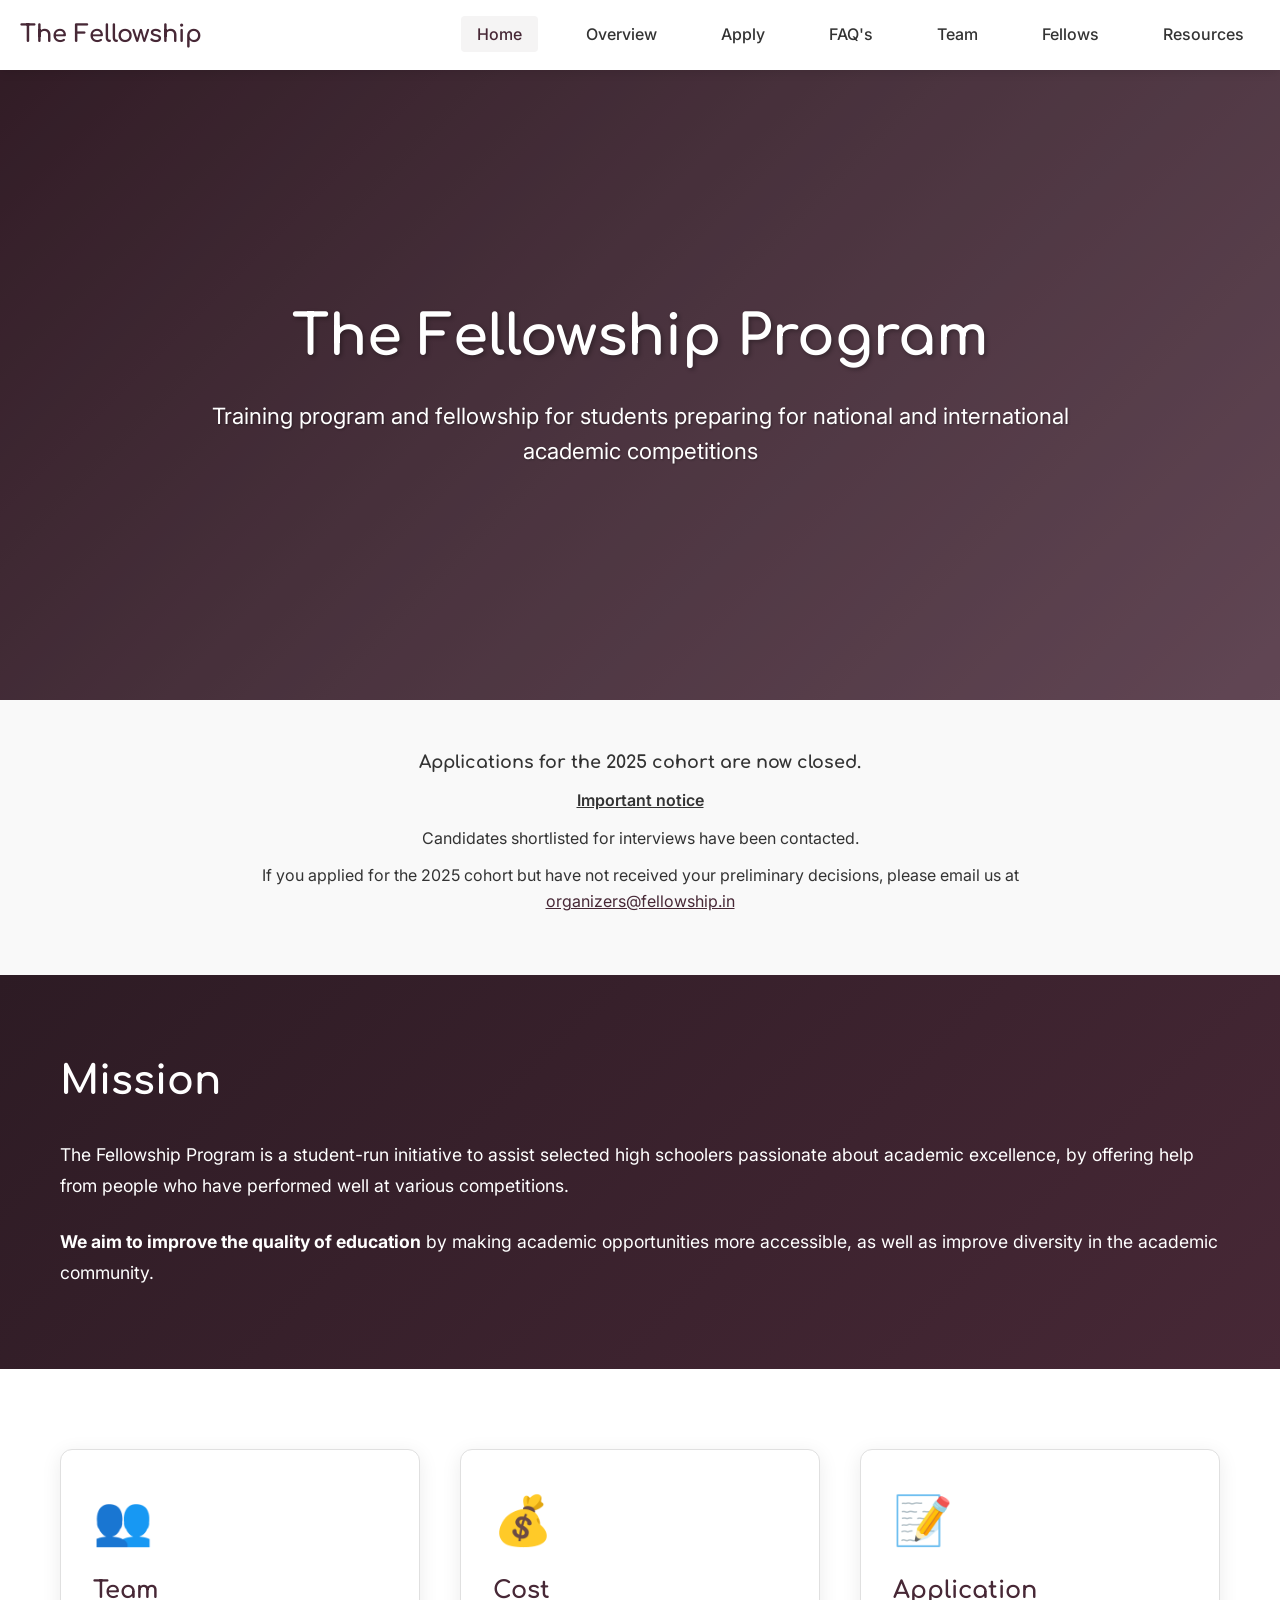
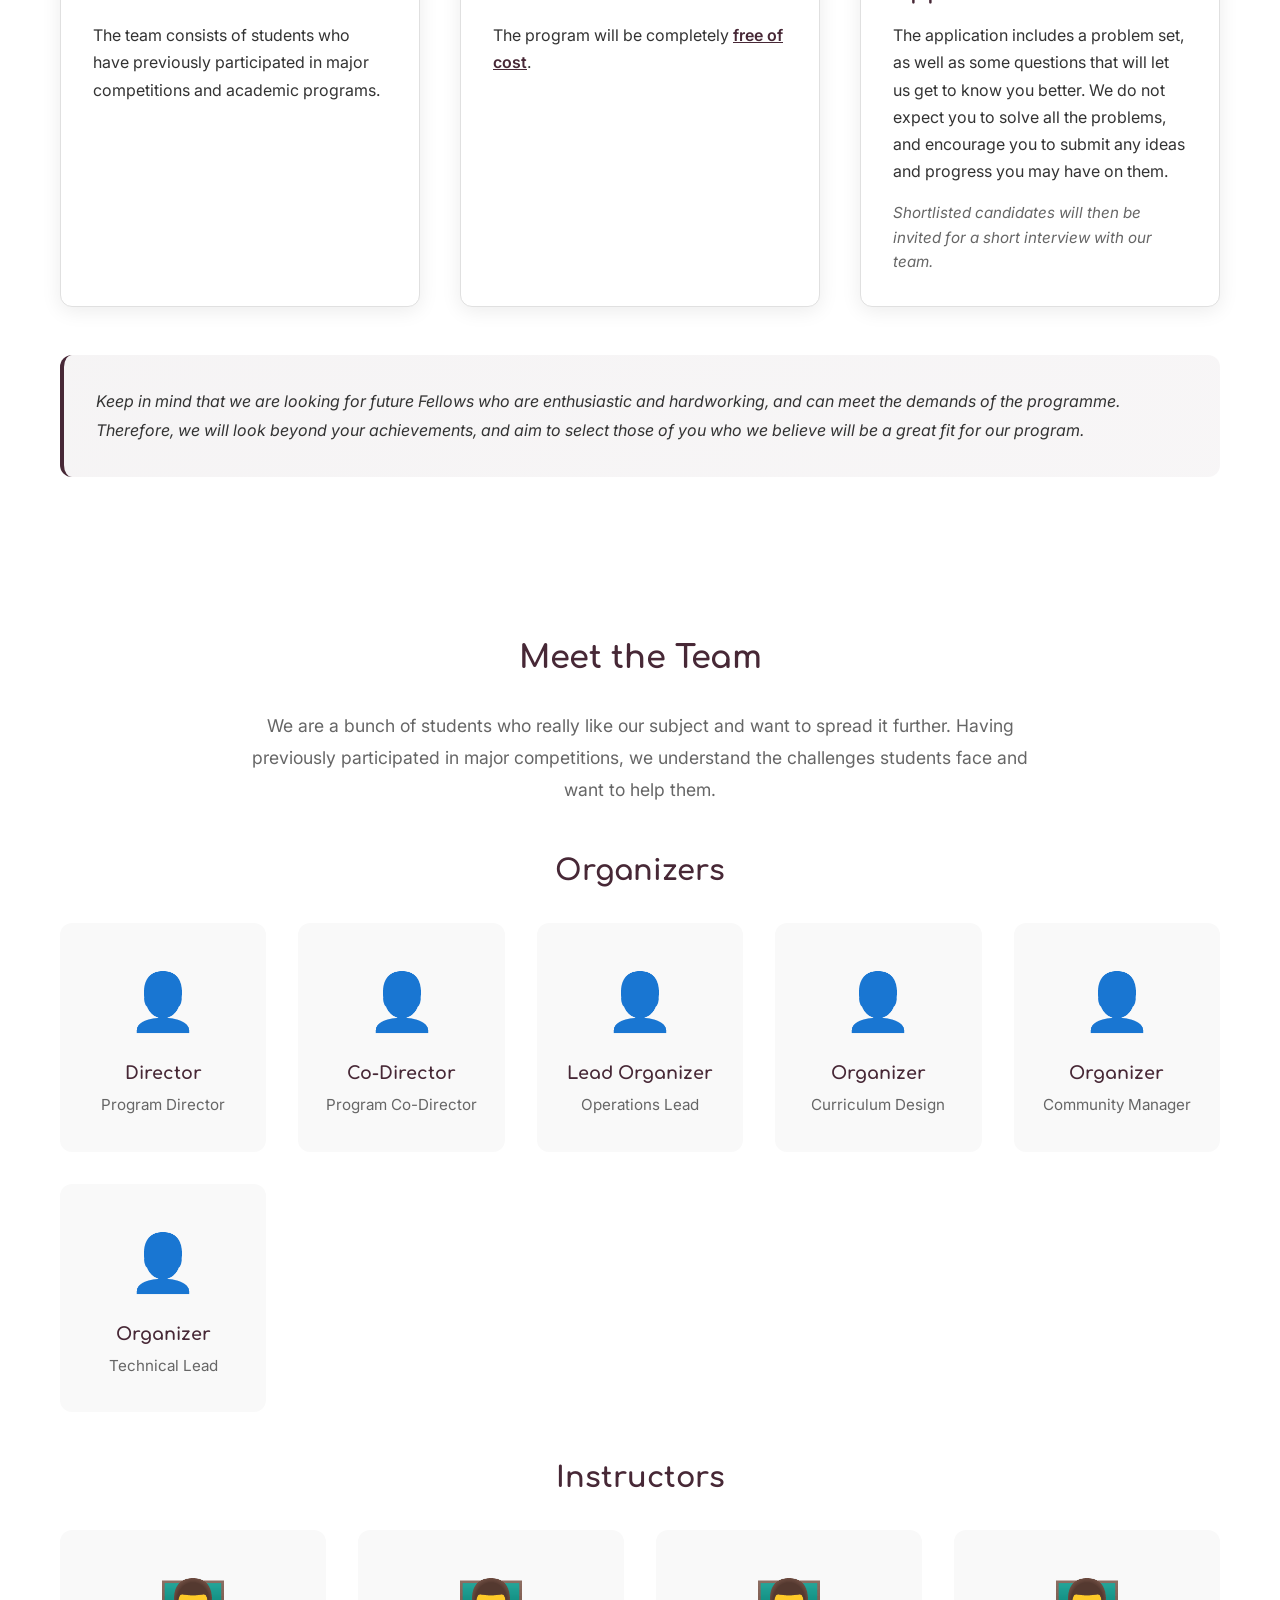
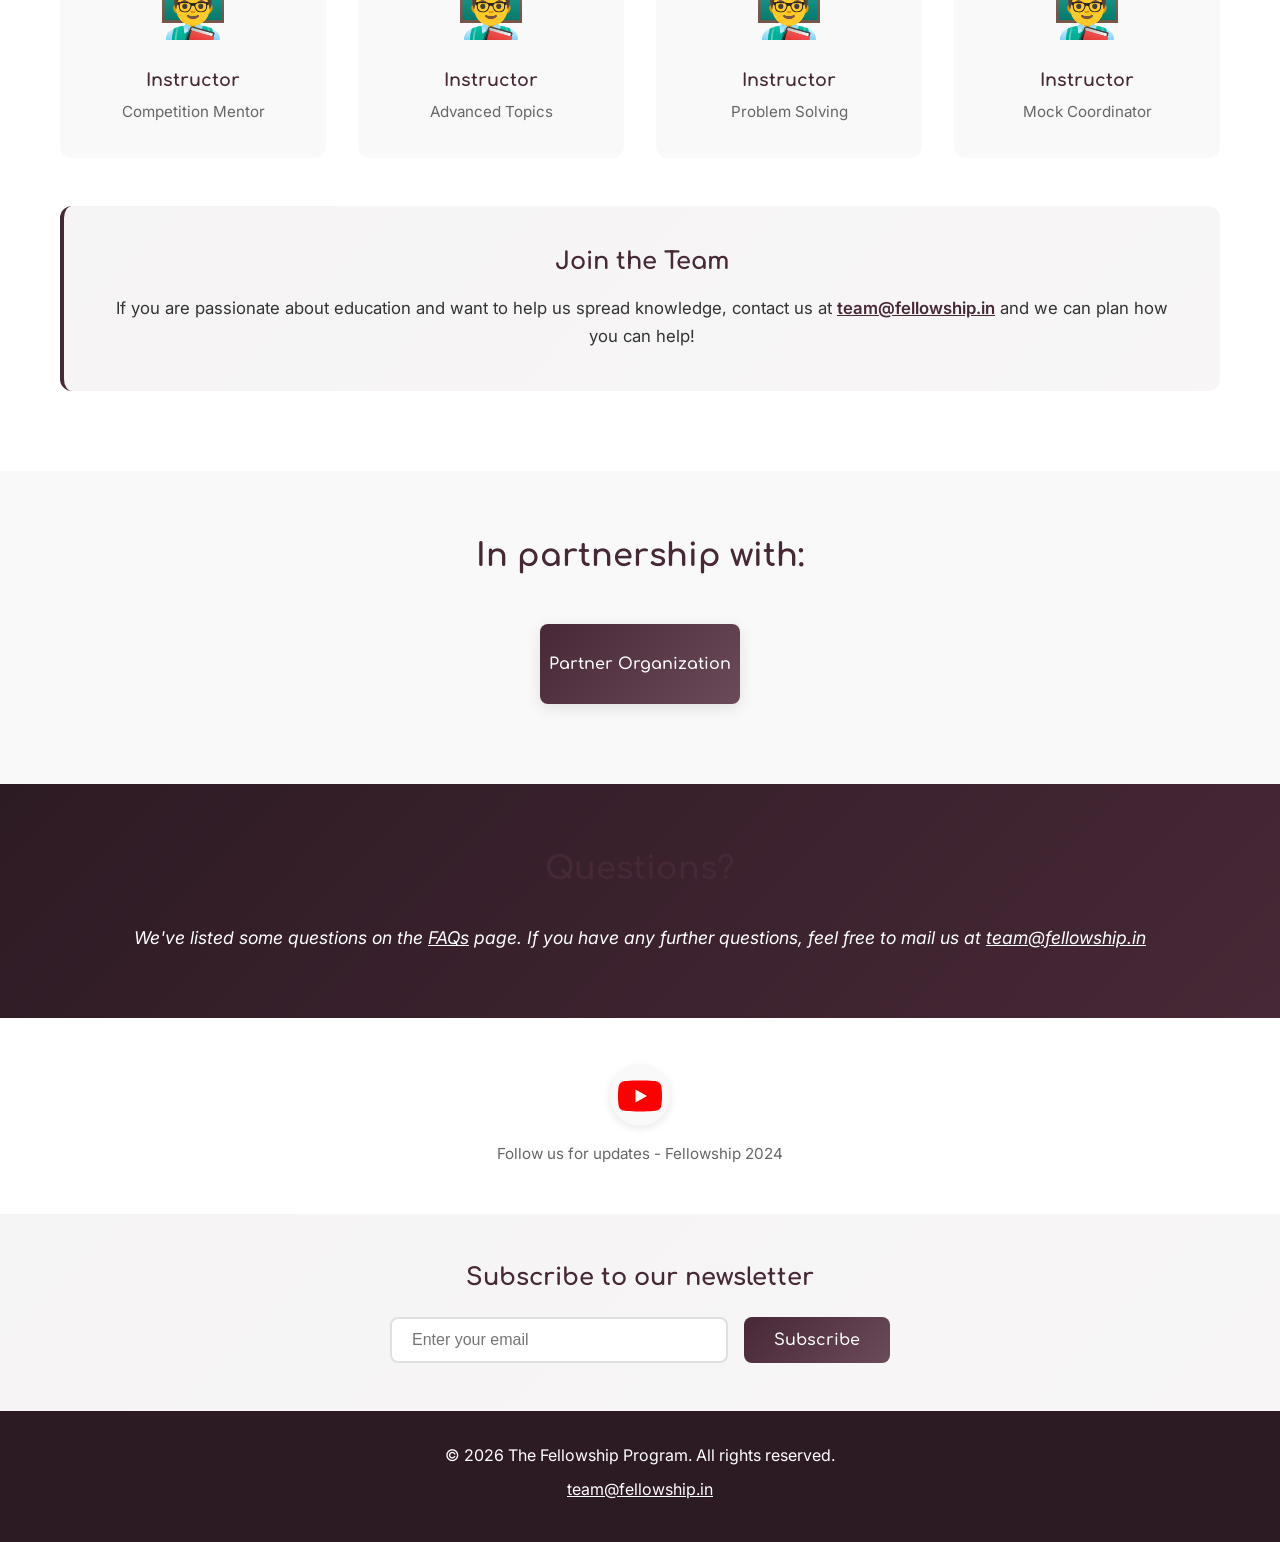
==== index.html @ 7d9fc126 "Initial commit: Fellowship website" ====
<!DOCTYPE html>
<html lang="en">
<head>
    <meta charset="UTF-8">
    <meta name="viewport" content="width=device-width, initial-scale=1.0">
    <title>The Fellowship Program</title>
    <link rel="stylesheet" href="styles.css">
    <link rel="preconnect" href="https://fonts.googleapis.com">
    <link rel="preconnect" href="https://fonts.gstatic.com" crossorigin>
    <link href="https://fonts.googleapis.com/css2?family=Comfortaa:wght@300;400;500;600;700&family=Inter:wght@300;400;500;600&display=swap" rel="stylesheet">
</head>
<body>
    <!-- Skip Links -->
    <a href="#main-content" class="skip-link">Skip to main content</a>
    <a href="#navigation" class="skip-link">Skip to navigation</a>

    <!-- Navigation -->
    <nav class="navbar" id="navigation">
        <div class="nav-container">
            <div class="nav-brand">The Fellowship</div>
            <button class="nav-toggle" id="navToggle" aria-label="Toggle navigation">
                <span></span>
                <span></span>
                <span></span>
            </button>
            <ul class="nav-menu" id="navMenu">
                <li><a href="index.html" class="nav-link active">Home</a></li>
                <li><a href="overview.html" class="nav-link">Overview</a></li>
                <li><a href="apply.html" class="nav-link">Apply</a></li>
                <li><a href="faqs.html" class="nav-link">FAQ's</a></li>
                <li><a href="team.html" class="nav-link">Team</a></li>
                <li><a href="fellows.html" class="nav-link">Fellows</a></li>
                <li><a href="resources.html" class="nav-link">Resources</a></li>
            </ul>
        </div>
    </nav>

    <!-- Hero Section -->
    <section id="home" class="hero-section">
        <div class="hero-image">
            <div class="hero-overlay"></div>
            <div class="hero-content" id="main-content">
                <h1 class="hero-title">The Fellowship Program</h1>
                <p class="hero-subtitle">Training program and fellowship for students preparing for national and international academic competitions</p>
            </div>
        </div>
    </section>

    <!-- Notice Section -->
    <section class="notice-section">
        <div class="container">
            <p class="notice-text"><strong>Applications for the 2025 cohort are now closed.</strong></p>
            <p class="notice-subtitle">Important notice</p>
            <p>Candidates shortlisted for interviews have been contacted.</p>
            <p>If you applied for the 2025 cohort but have not received your preliminary decisions, please email us at <a href="mailto:organizers@fellowship.in">organizers@fellowship.in</a></p>
        </div>
    </section>

    <!-- Mission Section -->
    <section id="overview" class="mission-section">
        <div class="container">
            <h2 class="section-title">Mission</h2>
            <p class="mission-text">
                The Fellowship Program is a student-run initiative to assist selected high schoolers passionate about academic excellence, by offering help from people who have performed well at various competitions.
            </p>
            <p class="mission-highlight">
                <strong>We aim to improve the quality of education</strong> by making academic opportunities more accessible, as well as improve diversity in the academic community.
            </p>
        </div>
    </section>

    <!-- Info Cards Section -->
    <section class="info-cards-section">
        <div class="container">
            <div class="info-grid">
                <div class="info-card">
                    <div class="info-icon">👥</div>
                    <h3 class="info-title"><a href="#team">Team</a></h3>
                    <p class="info-text">The team consists of students who have previously participated in major competitions and academic programs.</p>
                </div>
                
                <div class="info-card">
                    <div class="info-icon">💰</div>
                    <h3 class="info-title">Cost</h3>
                    <p class="info-text">The program will be completely <span class="highlight-text">free of cost</span>.</p>
                </div>
                
                <div class="info-card">
                    <div class="info-icon">📝</div>
                    <h3 class="info-title">Application</h3>
                    <p class="info-text">The application includes a problem set, as well as some questions that will let us get to know you better. We do not expect you to solve all the problems, and encourage you to submit any ideas and progress you may have on them.</p>
                    <p class="info-text-small">Shortlisted candidates will then be invited for a short interview with our team.</p>
                </div>
            </div>
            
            <div class="application-note">
                <p>Keep in mind that we are looking for future Fellows who are enthusiastic and hardworking, and can meet the demands of the programme. Therefore, we will look beyond your achievements, and aim to select those of you who we believe will be a great fit for our program.</p>
            </div>
        </div>
    </section>

    <!-- Team Section -->
    <section id="team" class="team-section">
        <div class="container">
            <h2 class="section-title-center">Meet the Team</h2>
            <p class="team-intro">We are a bunch of students who really like our subject and want to spread it further. Having previously participated in major competitions, we understand the challenges students face and want to help them.</p>
            
            <h3 class="team-category">Organizers</h3>
            <div class="team-grid">
                <div class="team-card">
                    <div class="team-avatar">👤</div>
                    <h4 class="team-name">Director</h4>
                    <p class="team-role">Program Director</p>
                </div>
                <div class="team-card">
                    <div class="team-avatar">👤</div>
                    <h4 class="team-name">Co-Director</h4>
                    <p class="team-role">Program Co-Director</p>
                </div>
                <div class="team-card">
                    <div class="team-avatar">👤</div>
                    <h4 class="team-name">Lead Organizer</h4>
                    <p class="team-role">Operations Lead</p>
                </div>
                <div class="team-card">
                    <div class="team-avatar">👤</div>
                    <h4 class="team-name">Organizer</h4>
                    <p class="team-role">Curriculum Design</p>
                </div>
                <div class="team-card">
                    <div class="team-avatar">👤</div>
                    <h4 class="team-name">Organizer</h4>
                    <p class="team-role">Community Manager</p>
                </div>
                <div class="team-card">
                    <div class="team-avatar">👤</div>
                    <h4 class="team-name">Organizer</h4>
                    <p class="team-role">Technical Lead</p>
                </div>
            </div>

            <h3 class="team-category">Instructors</h3>
            <div class="team-grid">
                <div class="team-card">
                    <div class="team-avatar">👨‍🏫</div>
                    <h4 class="team-name">Instructor</h4>
                    <p class="team-role">Competition Mentor</p>
                </div>
                <div class="team-card">
                    <div class="team-avatar">👨‍🏫</div>
                    <h4 class="team-name">Instructor</h4>
                    <p class="team-role">Advanced Topics</p>
                </div>
                <div class="team-card">
                    <div class="team-avatar">👨‍🏫</div>
                    <h4 class="team-name">Instructor</h4>
                    <p class="team-role">Problem Solving</p>
                </div>
                <div class="team-card">
                    <div class="team-avatar">👨‍🏫</div>
                    <h4 class="team-name">Instructor</h4>
                    <p class="team-role">Mock Coordinator</p>
                </div>
            </div>

            <div class="team-join">
                <h3>Join the Team</h3>
                <p>If you are passionate about education and want to help us spread knowledge, contact us at <a href="mailto:team@fellowship.in">team@fellowship.in</a> and we can plan how you can help!</p>
            </div>
        </div>
    </section>

    <!-- Partnership Section -->
    <section class="partnership-section">
        <div class="container">
            <h2 class="section-title-center">In partnership with:</h2>
            <div class="partner-logos">
                <div class="partner-logo">
                    <div class="partner-placeholder">Partner Organization</div>
                </div>
            </div>
        </div>
    </section>

    <!-- Questions Section -->
    <section id="faqs" class="questions-section">
        <div class="container">
            <h2 class="section-title-center">Questions?</h2>
            <p class="questions-text">
                We've listed some questions on the <a href="#faqs">FAQs</a> page. If you have any further questions, feel free to mail us at <a href="mailto:team@fellowship.in">team@fellowship.in</a>
            </p>
        </div>
    </section>

    <!-- Social Media Section -->
    <section class="social-section">
        <div class="container">
            <div class="social-links">
                <a href="#" class="social-link" aria-label="YouTube">
                    <svg viewBox="0 0 24 24" width="44" height="44">
                        <path fill="#FF0000" d="M23.498 6.186a3.016 3.016 0 0 0-2.122-2.136C19.505 3.545 12 3.545 12 3.545s-7.505 0-9.377.505A3.017 3.017 0 0 0 .502 6.186C0 8.07 0 12 0 12s0 3.93.502 5.814a3.016 3.016 0 0 0 2.122 2.136c1.871.505 9.376.505 9.376.505s7.505 0 9.377-.505a3.015 3.015 0 0 0 2.122-2.136C24 15.93 24 12 24 12s0-3.93-.502-5.814zM9.545 15.568V8.432L15.818 12l-6.273 3.568z"/>
                    </svg>
                </a>
            </div>
            <p class="social-text">Follow us for updates - Fellowship 2024</p>
        </div>
    </section>

    <!-- Newsletter Section -->
    <section class="newsletter-section">
        <div class="container">
            <h3 class="newsletter-title">Subscribe to our newsletter</h3>
            <form class="newsletter-form" id="newsletterForm">
                <input type="email" placeholder="Enter your email" class="newsletter-input" required>
                <button type="submit" class="newsletter-button">Subscribe</button>
            </form>
        </div>
    </section>

    <!-- Footer -->
    <footer class="footer">
        <div class="container">
            <p>© 2024 The Fellowship Program. All rights reserved.</p>
            <p><a href="mailto:team@fellowship.in">team@fellowship.in</a></p>
        </div>
    </footer>

    <script src="script.js"></script>
</body>
</html>
---- styles.css ----
/* Reset and Base Styles */
* {
    margin: 0;
    padding: 0;
    box-sizing: border-box;
}

:root {
    --primary-color: #472836;
    --secondary-color: #6B4A5A;
    --accent-color: #8B6478;
    --dark-bg: #2D1B24;
    --light-bg: #F9F9F9;
    --white: #FFFFFF;
    --text-dark: #333333;
    --text-light: #666666;
    --border-color: #E0E0E0;
}

html {
    scroll-behavior: smooth;
}

body {
    font-family: 'Inter', -apple-system, BlinkMacSystemFont, 'Segoe UI', sans-serif;
    line-height: 1.6;
    color: var(--text-dark);
    background-color: var(--white);
}

h1, h2, h3, h4, h5, h6 {
    font-family: 'Comfortaa', cursive;
    font-weight: 700;
    line-height: 1.3;
}

a {
    color: var(--primary-color);
    text-decoration: none;
    transition: all 0.3s ease;
}

a:hover {
    opacity: 0.8;
}

.container {
    max-width: 1200px;
    margin: 0 auto;
    padding: 0 20px;
}

/* Skip Links */
.skip-link {
    position: absolute;
    top: -40px;
    left: 0;
    background: var(--primary-color);
    color: var(--white);
    padding: 8px 16px;
    z-index: 100;
    border-radius: 0 0 4px 0;
}

.skip-link:focus {
    top: 0;
}

/* Navigation */
.navbar {
    background-color: var(--white);
    box-shadow: 0 2px 10px rgba(0, 0, 0, 0.1);
    position: sticky;
    top: 0;
    z-index: 1000;
    transition: all 0.3s ease;
}

.nav-container {
    max-width: 1400px;
    margin: 0 auto;
    padding: 0 20px;
    display: flex;
    justify-content: space-between;
    align-items: center;
    height: 70px;
}

.nav-brand {
    font-family: 'Comfortaa', cursive;
    font-size: 1.5rem;
    font-weight: 700;
    color: var(--primary-color);
}

.nav-menu {
    display: flex;
    list-style: none;
    gap: 2rem;
    align-items: center;
}

.nav-link {
    color: var(--text-dark);
    font-weight: 500;
    padding: 8px 16px;
    border-radius: 4px;
    transition: all 0.3s ease;
    position: relative;
}

.nav-link:hover,
.nav-link.active {
    color: var(--primary-color);
    background-color: rgba(71, 40, 54, 0.05);
}

.nav-toggle {
    display: none;
    flex-direction: column;
    background: none;
    border: none;
    cursor: pointer;
    padding: 5px;
}

.nav-toggle span {
    width: 25px;
    height: 3px;
    background-color: var(--primary-color);
    margin: 3px 0;
    transition: all 0.3s ease;
    border-radius: 3px;
}

/* Hero Section */
.hero-section {
    position: relative;
    height: 70vh;
    min-height: 500px;
    overflow: hidden;
}

.hero-image {
    width: 100%;
    height: 100%;
    background: linear-gradient(135deg, var(--primary-color) 0%, var(--secondary-color) 50%, var(--accent-color) 100%);
    position: relative;
    display: flex;
    align-items: center;
    justify-content: center;
}

.hero-overlay {
    position: absolute;
    top: 0;
    left: 0;
    right: 0;
    bottom: 0;
    background: rgba(0, 0, 0, 0.3);
}

.hero-content {
    position: relative;
    z-index: 2;
    text-align: center;
    color: var(--white);
    padding: 0 20px;
    max-width: 900px;
    animation: fadeInUp 1s ease;
}

.hero-title {
    font-size: 3.5rem;
    margin-bottom: 1.5rem;
    font-weight: 700;
    text-shadow: 2px 2px 4px rgba(0, 0, 0, 0.3);
}

.hero-subtitle {
    font-size: 1.4rem;
    font-weight: 400;
    line-height: 1.6;
    text-shadow: 1px 1px 2px rgba(0, 0, 0, 0.3);
}

/* Notice Section */
.notice-section {
    background-color: var(--light-bg);
    padding: 3rem 0;
    text-align: center;
}

.notice-section .container {
    max-width: 800px;
}

.notice-text {
    font-family: 'Comfortaa', cursive;
    font-size: 1.1rem;
    margin-bottom: 1.5rem;
    color: var(--text-dark);
}

.notice-subtitle {
    font-weight: 600;
    text-decoration: underline;
    margin-bottom: 1rem;
    color: var(--primary-color);
}

.notice-section p {
    margin-bottom: 0.75rem;
    color: var(--text-dark);
}

.notice-section a {
    color: var(--primary-color);
    text-decoration: underline;
}

/* Mission Section */
.mission-section {
    background: linear-gradient(135deg, var(--dark-bg) 0%, var(--primary-color) 100%);
    color: var(--white);
    padding: 5rem 0;
}

.section-title {
    font-family: 'Comfortaa', cursive;
    font-size: 2.5rem;
    margin-bottom: 2rem;
    text-align: left;
}

.mission-text {
    font-size: 1.1rem;
    margin-bottom: 1.5rem;
    line-height: 1.8;
}

.mission-highlight {
    font-size: 1.1rem;
    line-height: 1.8;
}

.mission-highlight strong {
    font-weight: 700;
}

/* Info Cards Section */
.info-cards-section {
    padding: 5rem 0;
    background-color: var(--white);
}

.info-grid {
    display: grid;
    grid-template-columns: repeat(auto-fit, minmax(300px, 1fr));
    gap: 2.5rem;
    margin-bottom: 3rem;
}

.info-card {
    padding: 2rem;
    border-radius: 12px;
    background: var(--white);
    box-shadow: 0 4px 20px rgba(0, 0, 0, 0.08);
    transition: all 0.3s ease;
    border: 1px solid var(--border-color);
}

.info-card:hover {
    transform: translateY(-5px);
    box-shadow: 0 8px 30px rgba(0, 0, 0, 0.12);
}

.info-icon {
    font-size: 3rem;
    margin-bottom: 1rem;
    display: block;
}

.info-title {
    font-family: 'Comfortaa', cursive;
    font-size: 1.5rem;
    margin-bottom: 1rem;
    color: var(--primary-color);
}

.info-title a {
    color: var(--primary-color);
    text-decoration: none;
}

.info-title a:hover {
    text-decoration: underline;
}

.info-text {
    color: var(--text-dark);
    line-height: 1.7;
    margin-bottom: 1rem;
}

.info-text-small {
    font-size: 0.95rem;
    color: var(--text-light);
    line-height: 1.6;
    font-style: italic;
}

.highlight-text {
    text-decoration: underline;
    font-weight: 600;
    color: var(--primary-color);
}

.application-note {
    background: linear-gradient(135deg, rgba(71, 40, 54, 0.05) 0%, rgba(107, 74, 90, 0.05) 100%);
    padding: 2rem;
    border-radius: 12px;
    border-left: 4px solid var(--primary-color);
}

.application-note p {
    color: var(--text-dark);
    line-height: 1.8;
    font-style: italic;
}

/* Team Section */
.team-section {
    padding: 5rem 0;
    background-color: var(--white);
}

.team-intro {
    text-align: center;
    max-width: 800px;
    margin: 0 auto 3rem;
    font-size: 1.1rem;
    color: var(--text-light);
    line-height: 1.8;
}

.team-category {
    font-family: 'Comfortaa', cursive;
    font-size: 1.8rem;
    color: var(--primary-color);
    margin: 3rem 0 2rem;
    text-align: center;
}

.team-grid {
    display: grid;
    grid-template-columns: repeat(auto-fit, minmax(200px, 1fr));
    gap: 2rem;
    margin-bottom: 3rem;
}

.team-card {
    text-align: center;
    padding: 2rem 1rem;
    border-radius: 12px;
    background: var(--light-bg);
    transition: all 0.3s ease;
    border: 2px solid transparent;
}

.team-card:hover {
    transform: translateY(-5px);
    border-color: var(--primary-color);
    box-shadow: 0 8px 25px rgba(71, 40, 54, 0.15);
}

.team-avatar {
    font-size: 3.5rem;
    margin-bottom: 1rem;
    transition: transform 0.3s ease;
}

.team-name {
    font-family: 'Comfortaa', cursive;
    font-size: 1.1rem;
    color: var(--primary-color);
    margin-bottom: 0.5rem;
}

.team-role {
    color: var(--text-light);
    font-size: 0.95rem;
}

.team-join {
    background: linear-gradient(135deg, rgba(71, 40, 54, 0.05) 0%, rgba(107, 74, 90, 0.05) 100%);
    padding: 2.5rem;
    border-radius: 12px;
    text-align: center;
    margin-top: 3rem;
    border-left: 4px solid var(--primary-color);
}

.team-join h3 {
    font-family: 'Comfortaa', cursive;
    color: var(--primary-color);
    margin-bottom: 1rem;
    font-size: 1.5rem;
}

.team-join p {
    font-size: 1.05rem;
    line-height: 1.7;
    color: var(--text-dark);
}

.team-join a {
    color: var(--primary-color);
    font-weight: 600;
    text-decoration: underline;
}

/* Partnership Section */
.partnership-section {
    background-color: var(--light-bg);
    padding: 4rem 0;
}

.section-title-center {
    font-family: 'Comfortaa', cursive;
    font-size: 2rem;
    text-align: center;
    margin-bottom: 2rem;
    color: var(--primary-color);
}

.partner-logos {
    display: flex;
    justify-content: center;
    align-items: center;
    gap: 3rem;
    flex-wrap: wrap;
}

.partner-logo {
    padding: 1rem;
}

.partner-placeholder {
    width: 200px;
    height: 80px;
    background: linear-gradient(135deg, var(--primary-color) 0%, var(--secondary-color) 100%);
    color: var(--white);
    display: flex;
    align-items: center;
    justify-content: center;
    border-radius: 8px;
    font-family: 'Comfortaa', cursive;
    font-weight: 600;
    box-shadow: 0 4px 15px rgba(0, 0, 0, 0.1);
}

/* Questions Section */
.questions-section {
    background: linear-gradient(135deg, var(--dark-bg) 0%, var(--primary-color) 100%);
    color: var(--white);
    padding: 4rem 0;
    text-align: center;
}

.questions-text {
    font-size: 1.1rem;
    font-style: italic;
    line-height: 1.8;
}

.questions-text a {
    color: var(--white);
    text-decoration: underline;
}

.questions-text a:hover {
    opacity: 0.9;
}

/* Social Section */
.social-section {
    padding: 3rem 0;
    background-color: var(--white);
    text-align: center;
}

.social-links {
    display: flex;
    justify-content: center;
    gap: 1.5rem;
    margin-bottom: 1rem;
}

.social-link {
    display: inline-flex;
    align-items: center;
    justify-content: center;
    width: 60px;
    height: 60px;
    border-radius: 50%;
    background: var(--light-bg);
    transition: all 0.3s ease;
    box-shadow: 0 2px 10px rgba(0, 0, 0, 0.1);
}

.social-link:hover {
    transform: scale(1.1);
    box-shadow: 0 4px 15px rgba(0, 0, 0, 0.15);
}

.social-text {
    color: var(--text-light);
    font-size: 0.95rem;
}

/* Newsletter Section */
.newsletter-section {
    background: linear-gradient(135deg, rgba(71, 40, 54, 0.05) 0%, rgba(107, 74, 90, 0.05) 100%);
    padding: 3rem 0;
}

.newsletter-title {
    font-family: 'Comfortaa', cursive;
    text-align: center;
    margin-bottom: 1.5rem;
    font-size: 1.5rem;
    color: var(--primary-color);
}

.newsletter-form {
    display: flex;
    max-width: 500px;
    margin: 0 auto;
    gap: 1rem;
    flex-wrap: wrap;
    justify-content: center;
}

.newsletter-input {
    flex: 1;
    min-width: 250px;
    padding: 12px 20px;
    border: 2px solid var(--border-color);
    border-radius: 8px;
    font-size: 1rem;
    transition: all 0.3s ease;
}

.newsletter-input:focus {
    outline: none;
    border-color: var(--primary-color);
    box-shadow: 0 0 0 3px rgba(71, 40, 54, 0.1);
}

.newsletter-button {
    padding: 12px 30px;
    background: linear-gradient(135deg, var(--primary-color) 0%, var(--secondary-color) 100%);
    color: var(--white);
    border: none;
    border-radius: 8px;
    font-size: 1rem;
    font-weight: 600;
    cursor: pointer;
    transition: all 0.3s ease;
    font-family: 'Comfortaa', cursive;
}

.newsletter-button:hover {
    transform: translateY(-2px);
    box-shadow: 0 4px 15px rgba(71, 40, 54, 0.3);
}

/* Footer */
.footer {
    background-color: var(--dark-bg);
    color: var(--white);
    padding: 2rem 0;
    text-align: center;
}

.footer p {
    margin-bottom: 0.5rem;
}

.footer a {
    color: var(--white);
    text-decoration: underline;
}

.footer a:hover {
    opacity: 0.8;
}

/* Animations */
@keyframes fadeInUp {
    from {
        opacity: 0;
        transform: translateY(30px);
    }
    to {
        opacity: 1;
        transform: translateY(0);
    }
}

/* Responsive Design */
@media (max-width: 968px) {
    .nav-toggle {
        display: flex;
    }

    .nav-menu {
        position: fixed;
        left: -100%;
        top: 70px;
        flex-direction: column;
        background-color: var(--white);
        width: 100%;
        text-align: center;
        transition: 0.3s;
        box-shadow: 0 10px 27px rgba(0, 0, 0, 0.05);
        padding: 2rem 0;
        gap: 0;
    }

    .nav-menu.active {
        left: 0;
    }

    .nav-link {
        padding: 1rem;
        width: 100%;
        display: block;
    }

    .hero-title {
        font-size: 2.5rem;
    }

    .hero-subtitle {
        font-size: 1.1rem;
    }

    .info-grid {
        grid-template-columns: 1fr;
    }
}

@media (max-width: 640px) {
    .hero-title {
        font-size: 2rem;
    }

    .hero-subtitle {
        font-size: 1rem;
    }

    .section-title {
        font-size: 2rem;
    }

    .section-title-center {
        font-size: 1.75rem;
    }

    .newsletter-form {
        flex-direction: column;
        align-items: stretch;
    }

    .newsletter-input {
        min-width: 100%;
    }
}

/* Scroll Animation */
.fade-in {
    opacity: 0;
    transform: translateY(20px);
    transition: opacity 0.6s ease, transform 0.6s ease;
}

.fade-in.visible {
    opacity: 1;
    transform: translateY(0);
}

/* Page Content Styles */
.page-content {
    min-height: calc(100vh - 200px);
}

.team-page-section {
    padding: 5rem 0;
    background-color: var(--white);
}

.page-title {
    font-family: 'Comfortaa', cursive;
    font-size: 3rem;
    text-align: center;
    color: var(--primary-color);
    margin-bottom: 1.5rem;
}

.page-intro {
    text-align: center;
    max-width: 800px;
    margin: 0 auto 3rem;
    font-size: 1.1rem;
    color: var(--text-light);
    line-height: 1.8;
}

.team-experience {
    background: linear-gradient(135deg, rgba(71, 40, 54, 0.05) 0%, rgba(107, 74, 90, 0.05) 100%);
    padding: 2.5rem;
    border-radius: 12px;
    margin-bottom: 3rem;
    border-left: 4px solid var(--primary-color);
}

.section-subtitle {
    font-family: 'Comfortaa', cursive;
    font-size: 1.8rem;
    color: var(--primary-color);
    margin-bottom: 1rem;
}

.team-experience p {
    margin-bottom: 1rem;
    line-height: 1.7;
    color: var(--text-dark);
}

.team-note {
    font-style: italic;
    font-weight: 600;
    color: var(--primary-color);
}

.past-contributor {
    opacity: 0.85;
}

.past-contributor:hover {
    opacity: 1;
}

/* Overview Page Styles */
.overview-section {
    padding: 5rem 0;
    background-color: var(--light-bg);
}

.overview-card {
    background: var(--white);
    padding: 2.5rem;
    border-radius: 12px;
    margin-bottom: 2rem;
    box-shadow: 0 4px 20px rgba(0, 0, 0, 0.08);
    border-left: 4px solid var(--primary-color);
    transition: all 0.3s ease;
}

.overview-card:hover {
    transform: translateY(-5px);
    box-shadow: 0 8px 30px rgba(0, 0, 0, 0.12);
}

.overview-card.highlight {
    background: linear-gradient(135deg, rgba(71, 40, 54, 0.05) 0%, rgba(107, 74, 90, 0.05) 100%);
    border-left-color: var(--accent-color);
}

.overview-card-title {
    font-family: 'Comfortaa', cursive;
    font-size: 1.8rem;
    color: var(--primary-color);
    margin-bottom: 1.5rem;
}

.overview-card p {
    line-height: 1.8;
    color: var(--text-dark);
    margin-bottom: 1rem;
}

.overview-card a {
    color: var(--primary-color);
    font-weight: 600;
    text-decoration: underline;
}

/* FAQ Page Styles */
.faq-section {
    padding: 5rem 0;
    background-color: var(--white);
}

.faq-item {
    background: var(--light-bg);
    padding: 2rem;
    border-radius: 12px;
    margin-bottom: 1.5rem;
    border-left: 4px solid var(--primary-color);
    transition: all 0.3s ease;
}

.faq-item:hover {
    transform: translateX(5px);
    box-shadow: 0 4px 15px rgba(0, 0, 0, 0.1);
}

.faq-question {
    font-family: 'Comfortaa', cursive;
    font-size: 1.3rem;
    color: var(--primary-color);
    margin-bottom: 1rem;
}

.faq-answer {
    line-height: 1.8;
    color: var(--text-dark);
    margin-bottom: 0.75rem;
}

.faq-answer a {
    color: var(--primary-color);
    font-weight: 600;
    text-decoration: underline;
}

/* Apply Page Styles */
.apply-section {
    padding: 5rem 0;
    background-color: var(--light-bg);
}

.apply-notice {
    background: var(--white);
    padding: 2.5rem;
    border-radius: 12px;
    margin-bottom: 2rem;
    box-shadow: 0 4px 20px rgba(0, 0, 0, 0.08);
    text-align: center;
}

.apply-notice h2, .apply-notice h3 {
    font-family: 'Comfortaa', cursive;
    color: var(--primary-color);
    margin-bottom: 1rem;
}

.apply-notice.important {
    background: linear-gradient(135deg, rgba(71, 40, 54, 0.05) 0%, rgba(107, 74, 90, 0.05) 100%);
    border-left: 4px solid var(--primary-color);
}

.apply-notice p {
    line-height: 1.8;
    color: var(--text-dark);
    margin-bottom: 0.75rem;
}

.apply-notice a {
    color: var(--primary-color);
    font-weight: 600;
    text-decoration: underline;
}

.apply-card {
    background: var(--white);
    padding: 2.5rem;
    border-radius: 12px;
    margin-bottom: 2rem;
    box-shadow: 0 4px 20px rgba(0, 0, 0, 0.08);
    border-left: 4px solid var(--primary-color);
}

.apply-card.highlight {
    background: linear-gradient(135deg, rgba(71, 40, 54, 0.05) 0%, rgba(107, 74, 90, 0.05) 100%);
}

.apply-card-title {
    font-family: 'Comfortaa', cursive;
    font-size: 1.6rem;
    color: var(--primary-color);
    margin-bottom: 1.5rem;
}

.apply-card p {
    line-height: 1.8;
    color: var(--text-dark);
    margin-bottom: 1rem;
}

/* Resources Page Styles */
.resources-section {
    padding: 5rem 0;
    background-color: var(--white);
}

.resources-grid {
    display: grid;
    grid-template-columns: repeat(auto-fit, minmax(280px, 1fr));
    gap: 2rem;
    margin-top: 3rem;
}

.resource-card {
    background: var(--light-bg);
    padding: 2rem;
    border-radius: 12px;
    text-align: center;
    transition: all 0.3s ease;
    border: 2px solid transparent;
}

.resource-card:hover {
    transform: translateY(-10px);
    border-color: var(--primary-color);
    box-shadow: 0 10px 30px rgba(0, 0, 0, 0.15);
}

.resource-icon {
    font-size: 3rem;
    margin-bottom: 1rem;
}

.resource-title {
    font-family: 'Comfortaa', cursive;
    font-size: 1.3rem;
    color: var(--primary-color);
    margin-bottom: 1rem;
}

.resource-description {
    color: var(--text-light);
    margin-bottom: 1.5rem;
    line-height: 1.6;
}

.resource-link {
    display: inline-block;
    color: var(--primary-color);
    font-weight: 600;
    text-decoration: none;
    transition: all 0.3s ease;
}

.resource-link:hover {
    transform: translateX(5px);
}

/* Fellows Page Styles */
.fellows-section {
    padding: 5rem 0;
    background: linear-gradient(135deg, var(--light-bg) 0%, var(--white) 100%);
}

.cohort-section {
    margin-bottom: 4rem;
}

.cohort-title {
    font-family: 'Comfortaa', cursive;
    font-size: 2rem;
    color: var(--primary-color);
    text-align: center;
    margin-bottom: 2rem;
    padding-bottom: 1rem;
    border-bottom: 3px solid var(--primary-color);
}

.fellows-grid {
    display: grid;
    grid-template-columns: repeat(auto-fill, minmax(140px, 1fr));
    gap: 1.5rem;
}

.fellow-card {
    background: var(--white);
    padding: 1.5rem 1rem;
    border-radius: 12px;
    text-align: center;
    font-size: 2.5rem;
    transition: all 0.3s ease;
    border: 2px solid transparent;
    box-shadow: 0 2px 10px rgba(0, 0, 0, 0.05);
}

.fellow-card:hover {
    transform: translateY(-5px) scale(1.05);
    border-color: var(--primary-color);
    box-shadow: 0 8px 25px rgba(71, 40, 54, 0.2);
}

.fellow-name {
    font-size: 0.95rem;
    font-family: 'Comfortaa', cursive;
    color: var(--text-dark);
    margin-top: 0.75rem;
    font-weight: 600;
}

.cohort-stats {
    background: linear-gradient(135deg, var(--primary-color) 0%, var(--secondary-color) 100%);
    padding: 3rem;
    border-radius: 12px;
    margin-top: 4rem;
    text-align: center;
}

.cohort-stats h3 {
    font-family: 'Comfortaa', cursive;
    font-size: 2rem;
    color: var(--white);
    margin-bottom: 2rem;
}

.stats-grid {
    display: grid;
    grid-template-columns: repeat(auto-fit, minmax(150px, 1fr));
    gap: 2rem;
}

.stat-card {
    background: rgba(255, 255, 255, 0.1);
    padding: 2rem;
    border-radius: 12px;
    backdrop-filter: blur(10px);
}

.stat-number {
    font-family: 'Comfortaa', cursive;
    font-size: 3rem;
    color: var(--white);
    font-weight: 700;
    margin-bottom: 0.5rem;
}

.stat-label {
    color: rgba(255, 255, 255, 0.9);
    font-size: 1.1rem;
    font-weight: 500;
}
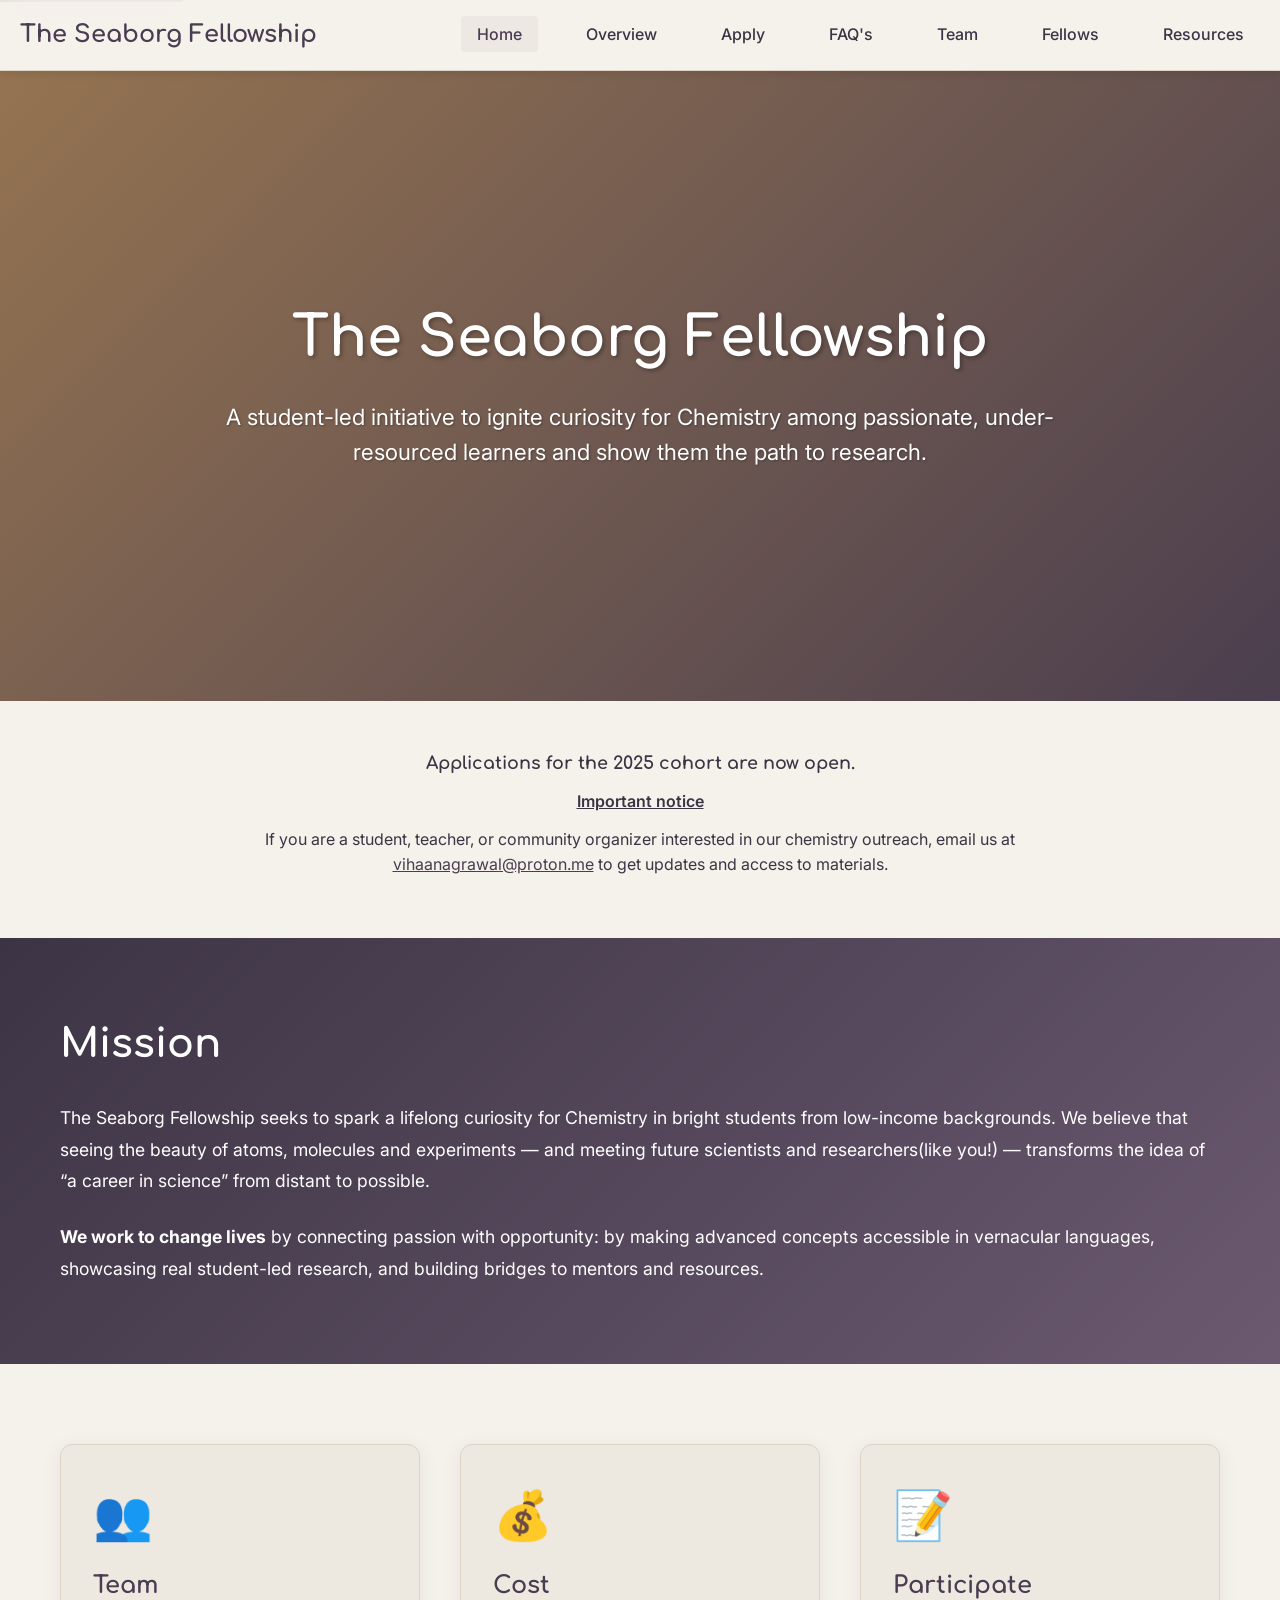
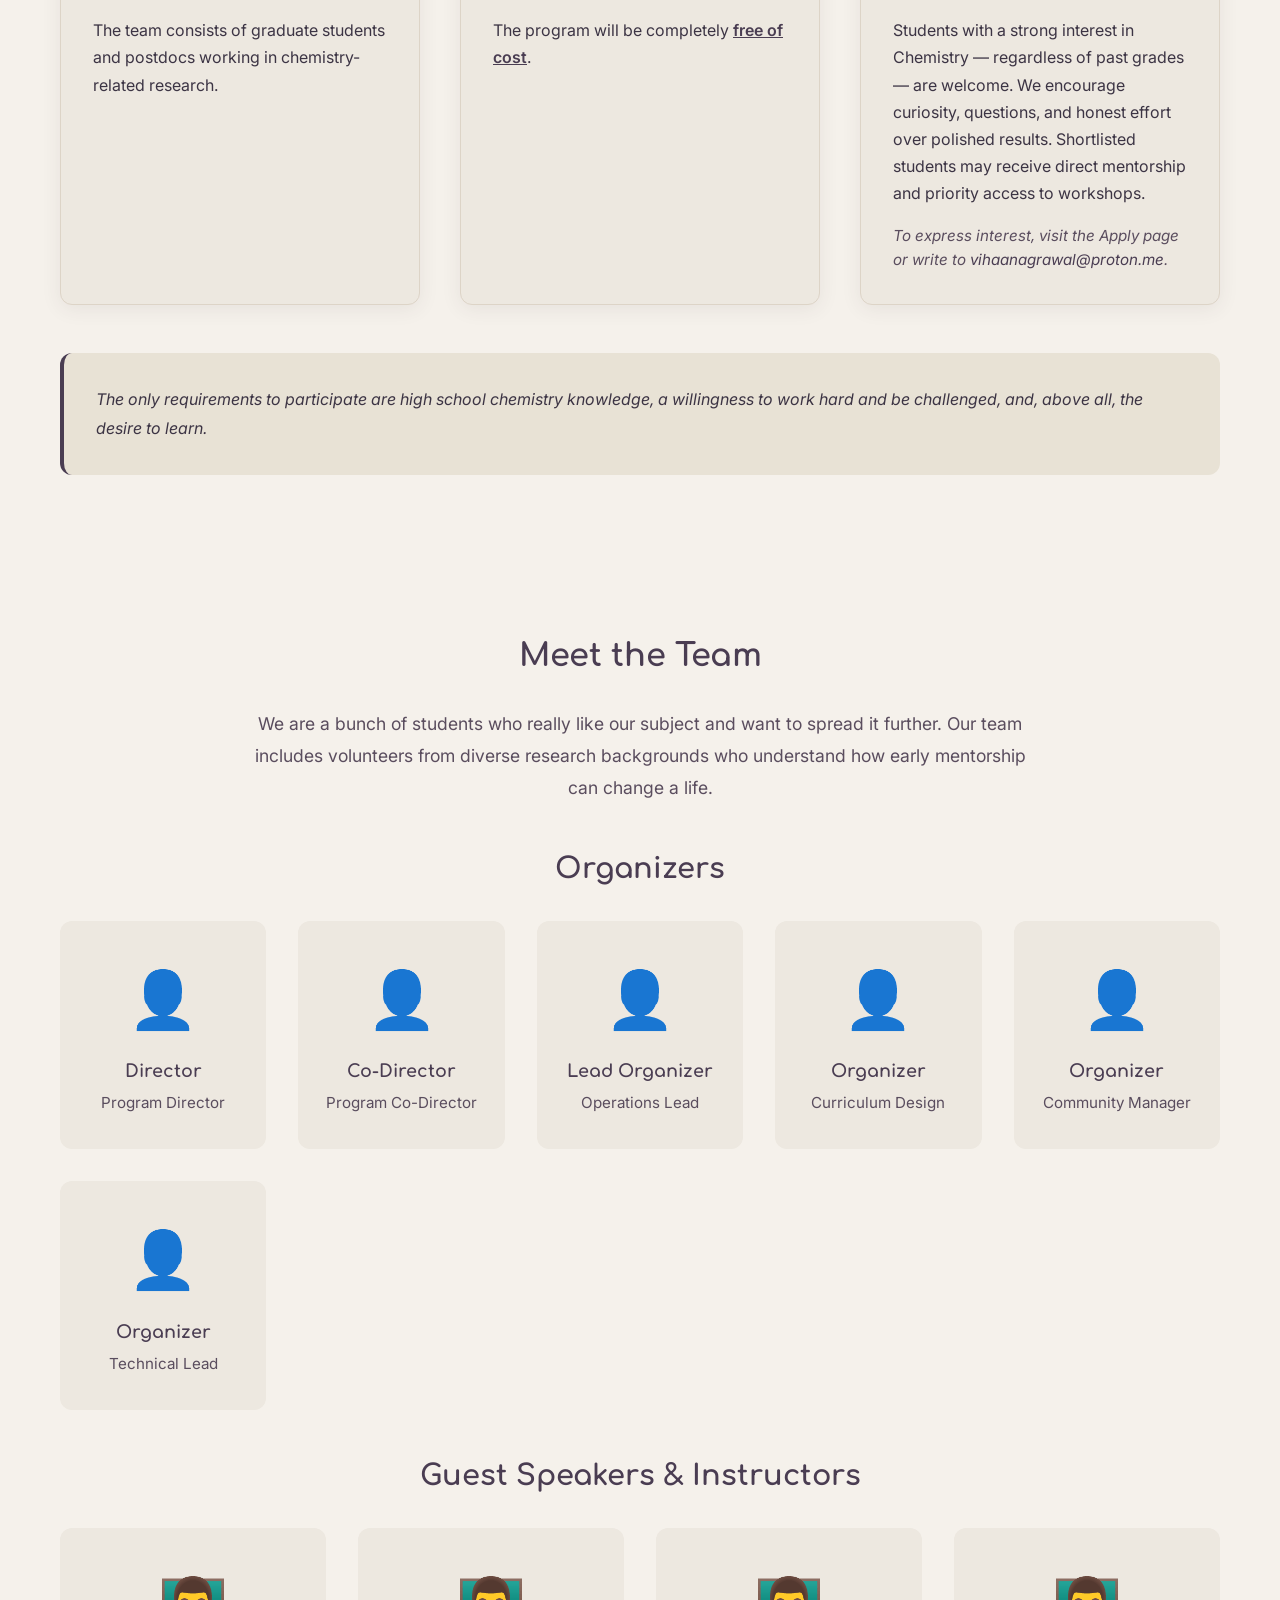
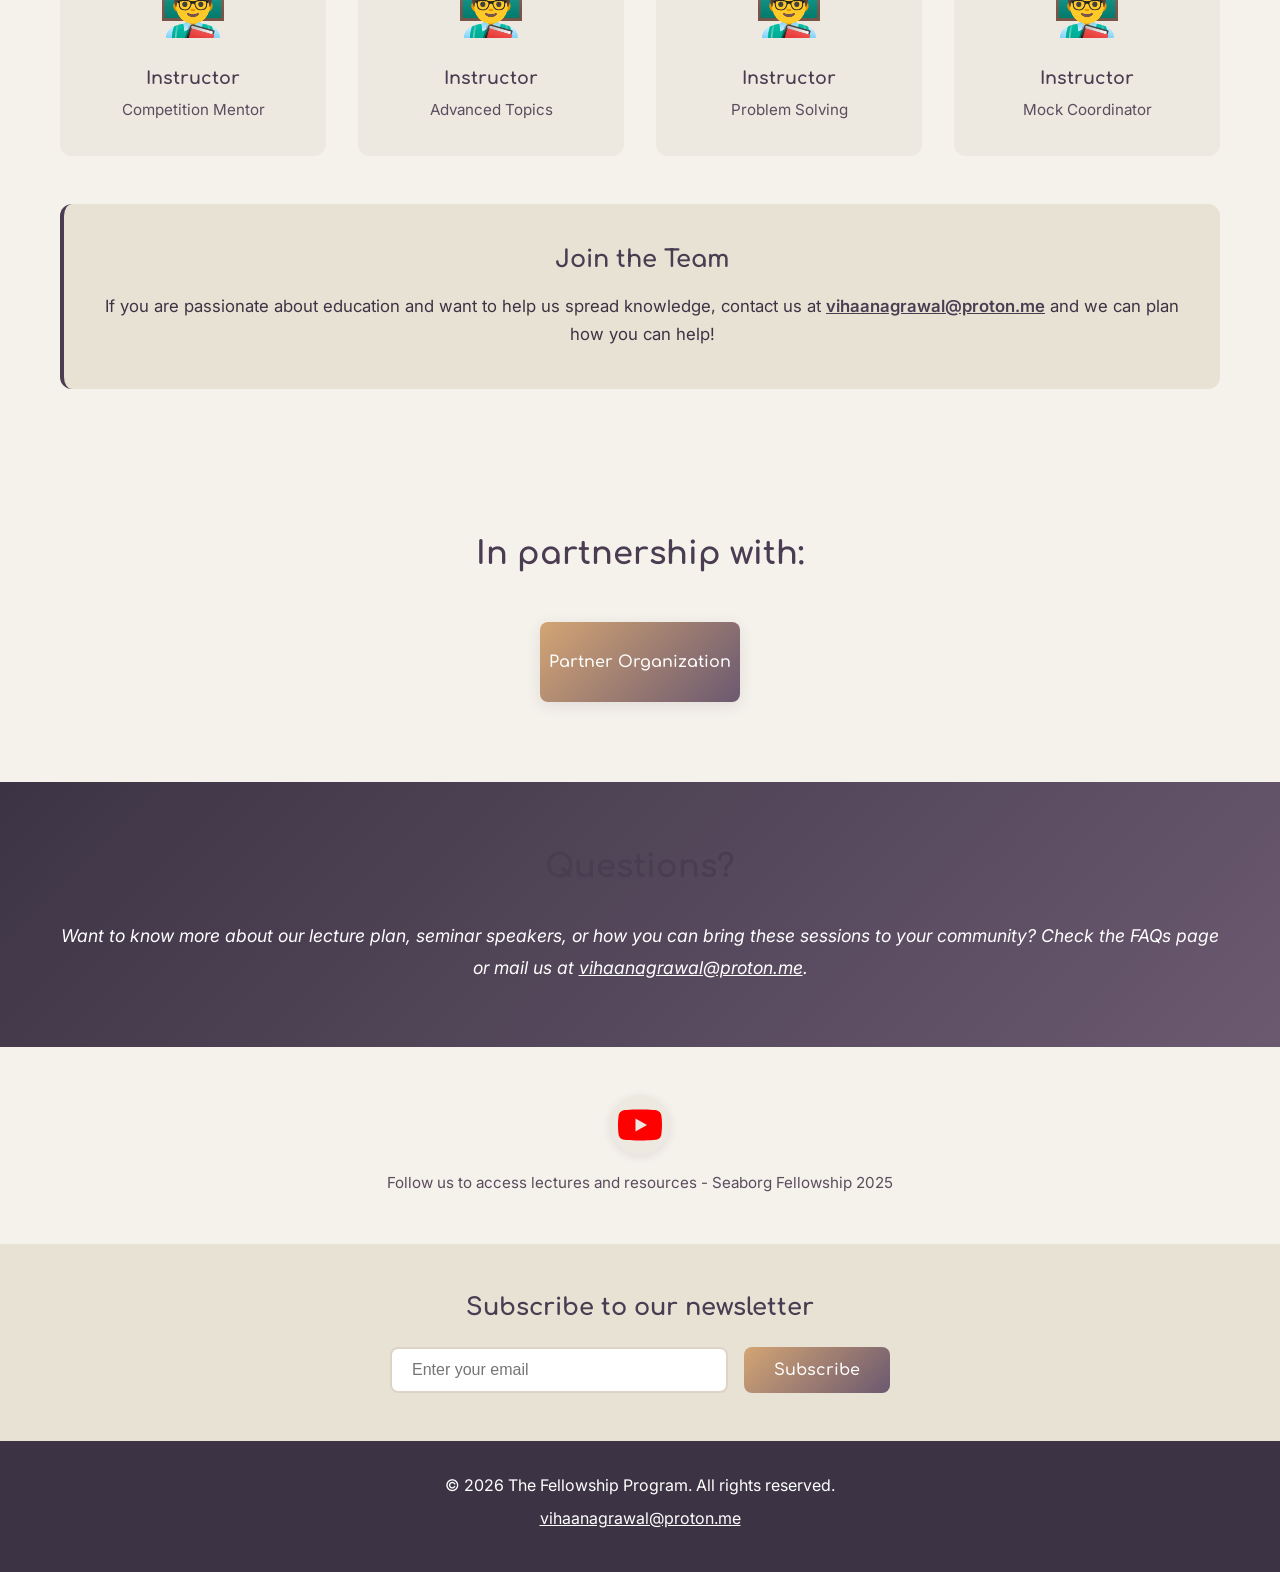
==== commit c7947776: "Update website content and styling" ====
--- a/index.html
+++ b/index.html
@@ -3,7 +3,7 @@
 <head>
     <meta charset="UTF-8">
     <meta name="viewport" content="width=device-width, initial-scale=1.0">
-    <title>The Fellowship Program</title>
+    <title>The Seaborg Fellowship</title>
     <link rel="stylesheet" href="styles.css">
     <link rel="preconnect" href="https://fonts.googleapis.com">
     <link rel="preconnect" href="https://fonts.gstatic.com" crossorigin>
@@ -17,7 +17,7 @@
     <!-- Navigation -->
     <nav class="navbar" id="navigation">
         <div class="nav-container">
-            <div class="nav-brand">The Fellowship</div>
+            <div class="nav-brand">The Seaborg Fellowship</div>
             <button class="nav-toggle" id="navToggle" aria-label="Toggle navigation">
                 <span></span>
                 <span></span>
@@ -40,19 +40,17 @@
         <div class="hero-image">
             <div class="hero-overlay"></div>
             <div class="hero-content" id="main-content">
-                <h1 class="hero-title">The Fellowship Program</h1>
-                <p class="hero-subtitle">Training program and fellowship for students preparing for national and international academic competitions</p>
-            </div>
+                <h1 class="hero-title">The Seaborg Fellowship</h1>
+                <p class="hero-subtitle">A student-led initiative to ignite curiosity for Chemistry among passionate, under-resourced learners and show them the path to research.</p>
         </div>
     </section>
 
     <!-- Notice Section -->
     <section class="notice-section">
         <div class="container">
-            <p class="notice-text"><strong>Applications for the 2025 cohort are now closed.</strong></p>
+            <p class="notice-text"><strong>Applications for the 2025 cohort are now open.</strong></p>
             <p class="notice-subtitle">Important notice</p>
-            <p>Candidates shortlisted for interviews have been contacted.</p>
-            <p>If you applied for the 2025 cohort but have not received your preliminary decisions, please email us at <a href="mailto:organizers@fellowship.in">organizers@fellowship.in</a></p>
+            <p>If you are a student, teacher, or community organizer interested in our chemistry outreach, email us at <a href="mailto:vihaanagrawal@proton.me">vihaanagrawal@proton.me</a> to get updates and access to materials.</p>
         </div>
     </section>
 
@@ -61,10 +59,11 @@
         <div class="container">
             <h2 class="section-title">Mission</h2>
             <p class="mission-text">
-                The Fellowship Program is a student-run initiative to assist selected high schoolers passionate about academic excellence, by offering help from people who have performed well at various competitions.
+                The Seaborg Fellowship seeks to spark a lifelong curiosity for Chemistry in bright students from low-income backgrounds. We believe that seeing the beauty of atoms, molecules and experiments — and meeting future scientists and researchers(like you!) — transforms the idea of “a career in science” from distant to possible.
+            </p>
             </p>
             <p class="mission-highlight">
-                <strong>We aim to improve the quality of education</strong> by making academic opportunities more accessible, as well as improve diversity in the academic community.
+                <strong>We work to change lives</strong> by connecting passion with opportunity: by making advanced concepts accessible in vernacular languages, showcasing real student-led research, and building bridges to mentors and resources.
             </p>
         </div>
     </section>
@@ -76,7 +75,7 @@
                 <div class="info-card">
                     <div class="info-icon">👥</div>
                     <h3 class="info-title"><a href="#team">Team</a></h3>
-                    <p class="info-text">The team consists of students who have previously participated in major competitions and academic programs.</p>
+                    <p class="info-text">The team consists of graduate students and postdocs working in chemistry-related research.</p>
                 </div>
                 
                 <div class="info-card">
@@ -87,14 +86,14 @@
                 
                 <div class="info-card">
                     <div class="info-icon">📝</div>
-                    <h3 class="info-title">Application</h3>
-                    <p class="info-text">The application includes a problem set, as well as some questions that will let us get to know you better. We do not expect you to solve all the problems, and encourage you to submit any ideas and progress you may have on them.</p>
-                    <p class="info-text-small">Shortlisted candidates will then be invited for a short interview with our team.</p>
+                    <h3 class="info-title">Participate</h3>
+                    <p class="info-text">Students with a strong interest in Chemistry — regardless of past grades — are welcome. We encourage curiosity, questions, and honest effort over polished results. Shortlisted students may receive direct mentorship and priority access to workshops.</p>
+                    <p class="info-text-small">To express interest, visit the Apply page or write to <a href="mailto:vihaanagrawal@proton.me">vihaanagrawal@proton.me</a>.
                 </div>
             </div>
             
             <div class="application-note">
-                <p>Keep in mind that we are looking for future Fellows who are enthusiastic and hardworking, and can meet the demands of the programme. Therefore, we will look beyond your achievements, and aim to select those of you who we believe will be a great fit for our program.</p>
+                <p>The only requirements to participate are high school chemistry knowledge, a willingness to work hard and be challenged, and, above all, the desire to learn.</p>
             </div>
         </div>
     </section>
@@ -103,7 +102,7 @@
     <section id="team" class="team-section">
         <div class="container">
             <h2 class="section-title-center">Meet the Team</h2>
-            <p class="team-intro">We are a bunch of students who really like our subject and want to spread it further. Having previously participated in major competitions, we understand the challenges students face and want to help them.</p>
+            <p class="team-intro">We are a bunch of students who really like our subject and want to spread it further. Our team includes volunteers from diverse research backgrounds who understand how early mentorship can change a life.</p>
             
             <h3 class="team-category">Organizers</h3>
             <div class="team-grid">
@@ -139,7 +138,7 @@
                 </div>
             </div>
 
-            <h3 class="team-category">Instructors</h3>
+            <h3 class="team-category">Guest Speakers & Instructors</h3>
             <div class="team-grid">
                 <div class="team-card">
                     <div class="team-avatar">👨‍🏫</div>
@@ -165,7 +164,7 @@
 
             <div class="team-join">
                 <h3>Join the Team</h3>
-                <p>If you are passionate about education and want to help us spread knowledge, contact us at <a href="mailto:team@fellowship.in">team@fellowship.in</a> and we can plan how you can help!</p>
+                <p>If you are passionate about education and want to help us spread knowledge, contact us at <a href="mailto:vihaanagrawal@proton.me">vihaanagrawal@proton.me</a> and we can plan how you can help!</p>
             </div>
         </div>
     </section>
@@ -187,7 +186,7 @@
         <div class="container">
             <h2 class="section-title-center">Questions?</h2>
             <p class="questions-text">
-                We've listed some questions on the <a href="#faqs">FAQs</a> page. If you have any further questions, feel free to mail us at <a href="mailto:team@fellowship.in">team@fellowship.in</a>
+                Want to know more about our lecture plan, seminar speakers, or how you can bring these sessions to your community? Check the FAQs page or mail us at <a href="mailto:vihaanagrawal@proton.me">vihaanagrawal@proton.me</a>.
             </p>
         </div>
     </section>
@@ -202,7 +201,7 @@
                     </svg>
                 </a>
             </div>
-            <p class="social-text">Follow us for updates - Fellowship 2024</p>
+            <p class="social-text">Follow us to access lectures and resources - Seaborg Fellowship 2025</p>
         </div>
     </section>
 
@@ -220,8 +219,8 @@
     <!-- Footer -->
     <footer class="footer">
         <div class="container">
-            <p>© 2024 The Fellowship Program. All rights reserved.</p>
-            <p><a href="mailto:team@fellowship.in">team@fellowship.in</a></p>
+            <p>© 2025 The Seaborg Fellowship. All rights reserved.</p>
+            <p><a href="mailto:vihaanagrawal@proton.me">vihaanagrawal@proton.me</a></p>
         </div>
     </footer>
 
--- a/styles.css
+++ b/styles.css
@@ -6,15 +6,20 @@
 }
 
 :root {
-    --primary-color: #472836;
-    --secondary-color: #6B4A5A;
-    --accent-color: #8B6478;
-    --dark-bg: #2D1B24;
-    --light-bg: #F9F9F9;
+    /* CMU AI Safety Color Scheme */
+    --primary-color: #4a3d52;
+    --secondary-color: #6b5970;
+    --accent-color: #d4a574;
+    --dark-bg: #3c3444;
+    --light-bg: #f5f1eb;
     --white: #FFFFFF;
-    --text-dark: #333333;
-    --text-light: #666666;
-    --border-color: #E0E0E0;
+    --text-dark: #3c3444;
+    --text-light: #5a4d5e;
+    --text-muted: #8b7a85;
+    --border-color: #ddd4c7;
+    --bg-secondary: #ede8e0;
+    --bg-tertiary: #e8e2d5;
+    --border-highlight: #c9bfb0;
 }
 
 html {
@@ -25,7 +30,7 @@
     font-family: 'Inter', -apple-system, BlinkMacSystemFont, 'Segoe UI', sans-serif;
     line-height: 1.6;
     color: var(--text-dark);
-    background-color: var(--white);
+    background-color: var(--light-bg);
 }
 
 h1, h2, h3, h4, h5, h6 {
@@ -68,8 +73,10 @@
 
 /* Navigation */
 .navbar {
-    background-color: var(--white);
-    box-shadow: 0 2px 10px rgba(0, 0, 0, 0.1);
+    background-color: rgba(245, 241, 235, 0.9);
+    backdrop-filter: blur(20px);
+    border-bottom: 1px solid var(--border-color);
+    box-shadow: 0 2px 10px rgba(60, 52, 68, 0.1);
     position: sticky;
     top: 0;
     z-index: 1000;
@@ -112,7 +119,7 @@
 .nav-link:hover,
 .nav-link.active {
     color: var(--primary-color);
-    background-color: rgba(71, 40, 54, 0.05);
+    background-color: rgba(74, 61, 82, 0.05);
 }
 
 .nav-toggle {
@@ -144,7 +151,7 @@
 .hero-image {
     width: 100%;
     height: 100%;
-    background: linear-gradient(135deg, var(--primary-color) 0%, var(--secondary-color) 50%, var(--accent-color) 100%);
+    background: linear-gradient(135deg, var(--accent-color) 0%, var(--secondary-color) 100%);
     position: relative;
     display: flex;
     align-items: center;
@@ -221,7 +228,7 @@
 
 /* Mission Section */
 .mission-section {
-    background: linear-gradient(135deg, var(--dark-bg) 0%, var(--primary-color) 100%);
+    background: linear-gradient(135deg, var(--dark-bg) 0%, var(--secondary-color) 100%);
     color: var(--white);
     padding: 5rem 0;
 }
@@ -251,7 +258,7 @@
 /* Info Cards Section */
 .info-cards-section {
     padding: 5rem 0;
-    background-color: var(--white);
+    background-color: var(--light-bg);
 }
 
 .info-grid {
@@ -264,8 +271,8 @@
 .info-card {
     padding: 2rem;
     border-radius: 12px;
-    background: var(--white);
-    box-shadow: 0 4px 20px rgba(0, 0, 0, 0.08);
+    background: var(--bg-secondary);
+    box-shadow: 0 4px 20px rgba(60, 52, 68, 0.08);
     transition: all 0.3s ease;
     border: 1px solid var(--border-color);
 }
@@ -317,7 +324,7 @@
 }
 
 .application-note {
-    background: linear-gradient(135deg, rgba(71, 40, 54, 0.05) 0%, rgba(107, 74, 90, 0.05) 100%);
+    background: var(--bg-tertiary);
     padding: 2rem;
     border-radius: 12px;
     border-left: 4px solid var(--primary-color);
@@ -332,7 +339,7 @@
 /* Team Section */
 .team-section {
     padding: 5rem 0;
-    background-color: var(--white);
+    background-color: var(--light-bg);
 }
 
 .team-intro {
@@ -363,7 +370,7 @@
     text-align: center;
     padding: 2rem 1rem;
     border-radius: 12px;
-    background: var(--light-bg);
+    background: var(--bg-secondary);
     transition: all 0.3s ease;
     border: 2px solid transparent;
 }
@@ -371,7 +378,7 @@
 .team-card:hover {
     transform: translateY(-5px);
     border-color: var(--primary-color);
-    box-shadow: 0 8px 25px rgba(71, 40, 54, 0.15);
+    box-shadow: 0 8px 25px rgba(60, 52, 68, 0.15);
 }
 
 .team-avatar {
@@ -393,7 +400,7 @@
 }
 
 .team-join {
-    background: linear-gradient(135deg, rgba(71, 40, 54, 0.05) 0%, rgba(107, 74, 90, 0.05) 100%);
+    background: var(--bg-tertiary);
     padding: 2.5rem;
     border-radius: 12px;
     text-align: center;
@@ -449,7 +456,7 @@
 .partner-placeholder {
     width: 200px;
     height: 80px;
-    background: linear-gradient(135deg, var(--primary-color) 0%, var(--secondary-color) 100%);
+    background: linear-gradient(135deg, var(--accent-color) 0%, var(--secondary-color) 100%);
     color: var(--white);
     display: flex;
     align-items: center;
@@ -457,12 +464,12 @@
     border-radius: 8px;
     font-family: 'Comfortaa', cursive;
     font-weight: 600;
-    box-shadow: 0 4px 15px rgba(0, 0, 0, 0.1);
+    box-shadow: 0 4px 15px rgba(60, 52, 68, 0.1);
 }
 
 /* Questions Section */
 .questions-section {
-    background: linear-gradient(135deg, var(--dark-bg) 0%, var(--primary-color) 100%);
+    background: linear-gradient(135deg, var(--dark-bg) 0%, var(--secondary-color) 100%);
     color: var(--white);
     padding: 4rem 0;
     text-align: center;
@@ -486,7 +493,7 @@
 /* Social Section */
 .social-section {
     padding: 3rem 0;
-    background-color: var(--white);
+    background-color: var(--light-bg);
     text-align: center;
 }
 
@@ -504,9 +511,9 @@
     width: 60px;
     height: 60px;
     border-radius: 50%;
-    background: var(--light-bg);
-    transition: all 0.3s ease;
-    box-shadow: 0 2px 10px rgba(0, 0, 0, 0.1);
+    background: var(--bg-secondary);
+    transition: all 0.3s ease;
+    box-shadow: 0 2px 10px rgba(60, 52, 68, 0.1);
 }
 
 .social-link:hover {
@@ -521,7 +528,7 @@
 
 /* Newsletter Section */
 .newsletter-section {
-    background: linear-gradient(135deg, rgba(71, 40, 54, 0.05) 0%, rgba(107, 74, 90, 0.05) 100%);
+    background: var(--bg-tertiary);
     padding: 3rem 0;
 }
 
@@ -555,12 +562,12 @@
 .newsletter-input:focus {
     outline: none;
     border-color: var(--primary-color);
-    box-shadow: 0 0 0 3px rgba(71, 40, 54, 0.1);
+    box-shadow: 0 0 0 3px rgba(74, 61, 82, 0.1);
 }
 
 .newsletter-button {
     padding: 12px 30px;
-    background: linear-gradient(135deg, var(--primary-color) 0%, var(--secondary-color) 100%);
+    background: linear-gradient(135deg, var(--accent-color) 0%, var(--secondary-color) 100%);
     color: var(--white);
     border: none;
     border-radius: 8px;
@@ -573,7 +580,7 @@
 
 .newsletter-button:hover {
     transform: translateY(-2px);
-    box-shadow: 0 4px 15px rgba(71, 40, 54, 0.3);
+    box-shadow: 0 4px 15px rgba(60, 52, 68, 0.3);
 }
 
 /* Footer */
@@ -698,7 +705,7 @@
 
 .team-page-section {
     padding: 5rem 0;
-    background-color: var(--white);
+    background-color: var(--light-bg);
 }
 
 .page-title {
@@ -719,7 +726,7 @@
 }
 
 .team-experience {
-    background: linear-gradient(135deg, rgba(71, 40, 54, 0.05) 0%, rgba(107, 74, 90, 0.05) 100%);
+    background: var(--bg-tertiary);
     padding: 2.5rem;
     border-radius: 12px;
     margin-bottom: 3rem;
@@ -760,22 +767,22 @@
 }
 
 .overview-card {
-    background: var(--white);
+    background: var(--bg-secondary);
     padding: 2.5rem;
     border-radius: 12px;
     margin-bottom: 2rem;
-    box-shadow: 0 4px 20px rgba(0, 0, 0, 0.08);
+    box-shadow: 0 4px 20px rgba(60, 52, 68, 0.08);
     border-left: 4px solid var(--primary-color);
     transition: all 0.3s ease;
 }
 
 .overview-card:hover {
     transform: translateY(-5px);
-    box-shadow: 0 8px 30px rgba(0, 0, 0, 0.12);
+    box-shadow: 0 8px 30px rgba(60, 52, 68, 0.12);
 }
 
 .overview-card.highlight {
-    background: linear-gradient(135deg, rgba(71, 40, 54, 0.05) 0%, rgba(107, 74, 90, 0.05) 100%);
+    background: var(--bg-tertiary);
     border-left-color: var(--accent-color);
 }
 
@@ -801,11 +808,11 @@
 /* FAQ Page Styles */
 .faq-section {
     padding: 5rem 0;
-    background-color: var(--white);
+    background-color: var(--light-bg);
 }
 
 .faq-item {
-    background: var(--light-bg);
+    background: var(--bg-secondary);
     padding: 2rem;
     border-radius: 12px;
     margin-bottom: 1.5rem;
@@ -815,7 +822,7 @@
 
 .faq-item:hover {
     transform: translateX(5px);
-    box-shadow: 0 4px 15px rgba(0, 0, 0, 0.1);
+    box-shadow: 0 4px 15px rgba(60, 52, 68, 0.1);
 }
 
 .faq-question {
@@ -844,11 +851,11 @@
 }
 
 .apply-notice {
-    background: var(--white);
+    background: var(--bg-secondary);
     padding: 2.5rem;
     border-radius: 12px;
     margin-bottom: 2rem;
-    box-shadow: 0 4px 20px rgba(0, 0, 0, 0.08);
+    box-shadow: 0 4px 20px rgba(60, 52, 68, 0.08);
     text-align: center;
 }
 
@@ -859,7 +866,7 @@
 }
 
 .apply-notice.important {
-    background: linear-gradient(135deg, rgba(71, 40, 54, 0.05) 0%, rgba(107, 74, 90, 0.05) 100%);
+    background: var(--bg-tertiary);
     border-left: 4px solid var(--primary-color);
 }
 
@@ -876,16 +883,16 @@
 }
 
 .apply-card {
-    background: var(--white);
+    background: var(--bg-secondary);
     padding: 2.5rem;
     border-radius: 12px;
     margin-bottom: 2rem;
-    box-shadow: 0 4px 20px rgba(0, 0, 0, 0.08);
+    box-shadow: 0 4px 20px rgba(60, 52, 68, 0.08);
     border-left: 4px solid var(--primary-color);
 }
 
 .apply-card.highlight {
-    background: linear-gradient(135deg, rgba(71, 40, 54, 0.05) 0%, rgba(107, 74, 90, 0.05) 100%);
+    background: var(--bg-tertiary);
 }
 
 .apply-card-title {
@@ -904,7 +911,7 @@
 /* Resources Page Styles */
 .resources-section {
     padding: 5rem 0;
-    background-color: var(--white);
+    background-color: var(--light-bg);
 }
 
 .resources-grid {
@@ -915,7 +922,7 @@
 }
 
 .resource-card {
-    background: var(--light-bg);
+    background: var(--bg-secondary);
     padding: 2rem;
     border-radius: 12px;
     text-align: center;
@@ -926,7 +933,7 @@
 .resource-card:hover {
     transform: translateY(-10px);
     border-color: var(--primary-color);
-    box-shadow: 0 10px 30px rgba(0, 0, 0, 0.15);
+    box-shadow: 0 10px 30px rgba(60, 52, 68, 0.15);
 }
 
 .resource-icon {
@@ -962,7 +969,7 @@
 /* Fellows Page Styles */
 .fellows-section {
     padding: 5rem 0;
-    background: linear-gradient(135deg, var(--light-bg) 0%, var(--white) 100%);
+    background: var(--light-bg);
 }
 
 .cohort-section {
@@ -986,20 +993,20 @@
 }
 
 .fellow-card {
-    background: var(--white);
+    background: var(--bg-secondary);
     padding: 1.5rem 1rem;
     border-radius: 12px;
     text-align: center;
     font-size: 2.5rem;
     transition: all 0.3s ease;
     border: 2px solid transparent;
-    box-shadow: 0 2px 10px rgba(0, 0, 0, 0.05);
+    box-shadow: 0 2px 10px rgba(60, 52, 68, 0.05);
 }
 
 .fellow-card:hover {
     transform: translateY(-5px) scale(1.05);
     border-color: var(--primary-color);
-    box-shadow: 0 8px 25px rgba(71, 40, 54, 0.2);
+    box-shadow: 0 8px 25px rgba(60, 52, 68, 0.2);
 }
 
 .fellow-name {
@@ -1011,7 +1018,7 @@
 }
 
 .cohort-stats {
-    background: linear-gradient(135deg, var(--primary-color) 0%, var(--secondary-color) 100%);
+    background: linear-gradient(135deg, var(--accent-color) 0%, var(--secondary-color) 100%);
     padding: 3rem;
     border-radius: 12px;
     margin-top: 4rem;
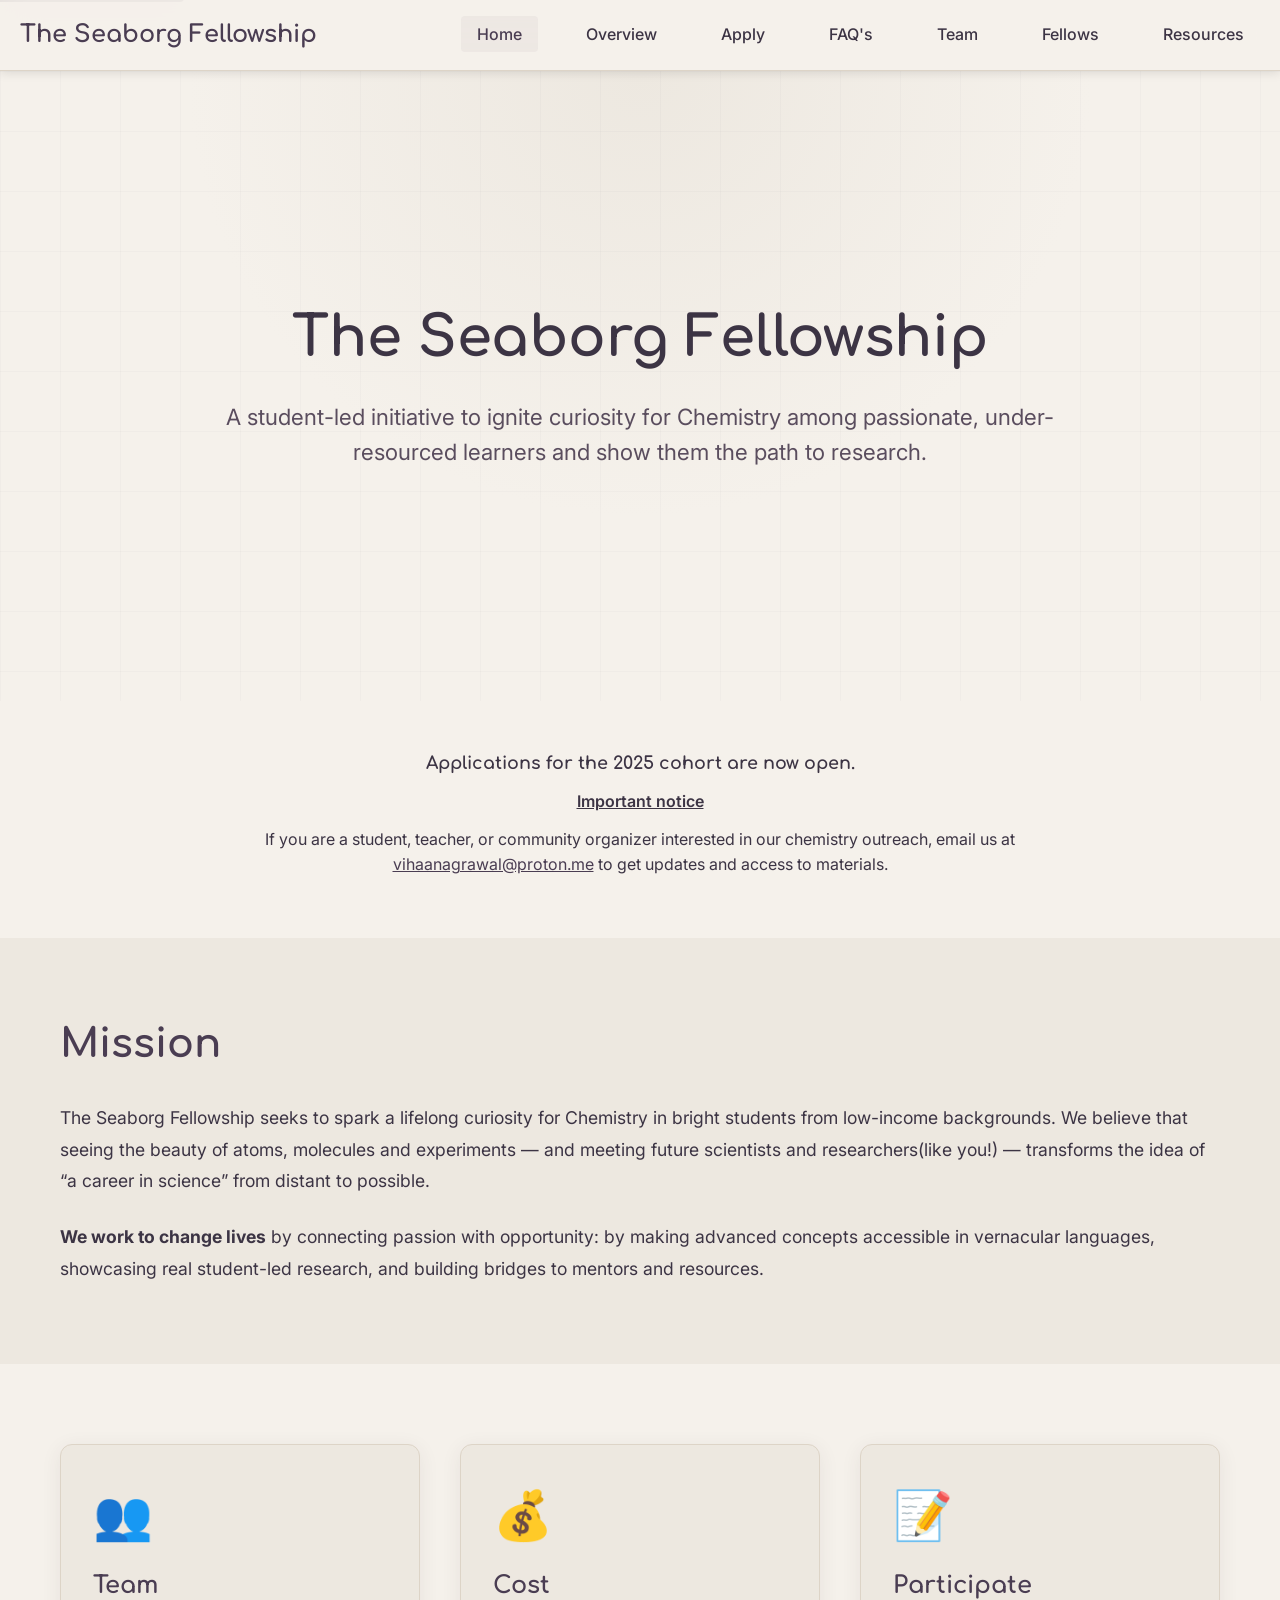
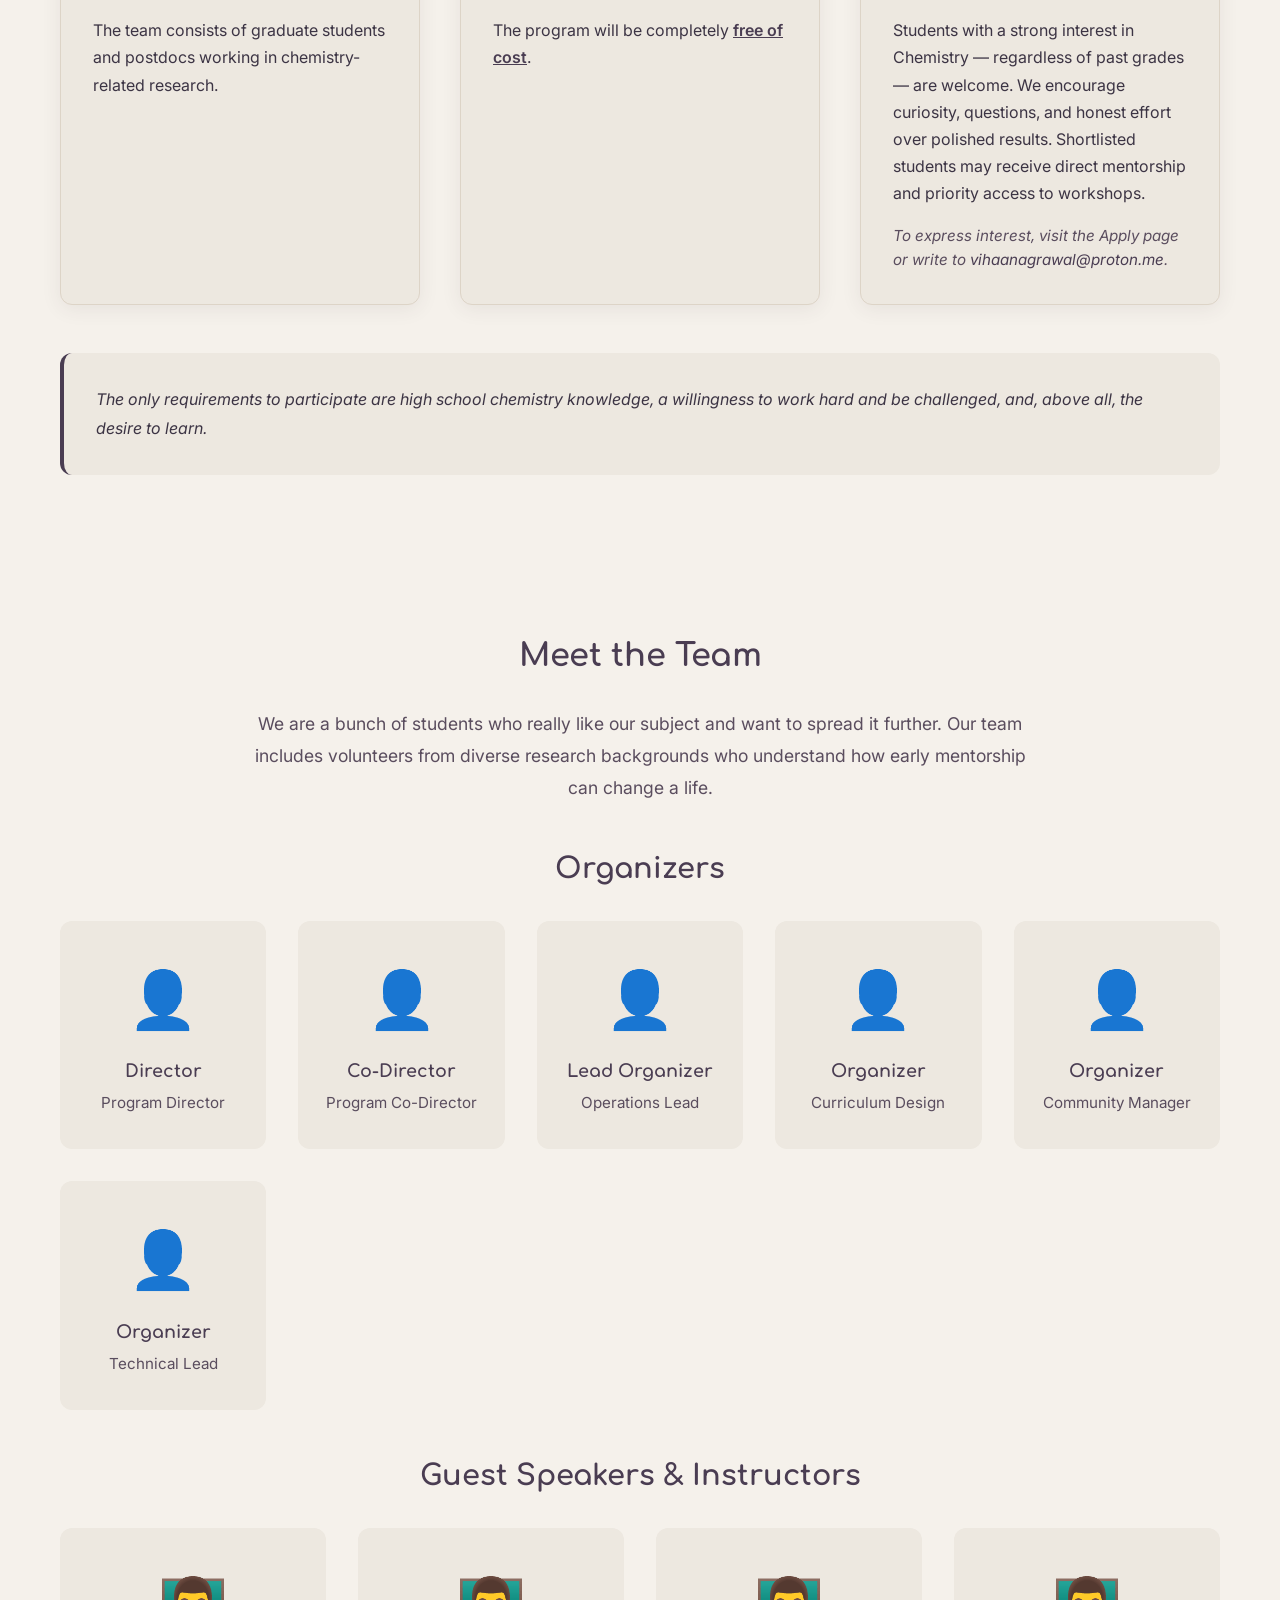
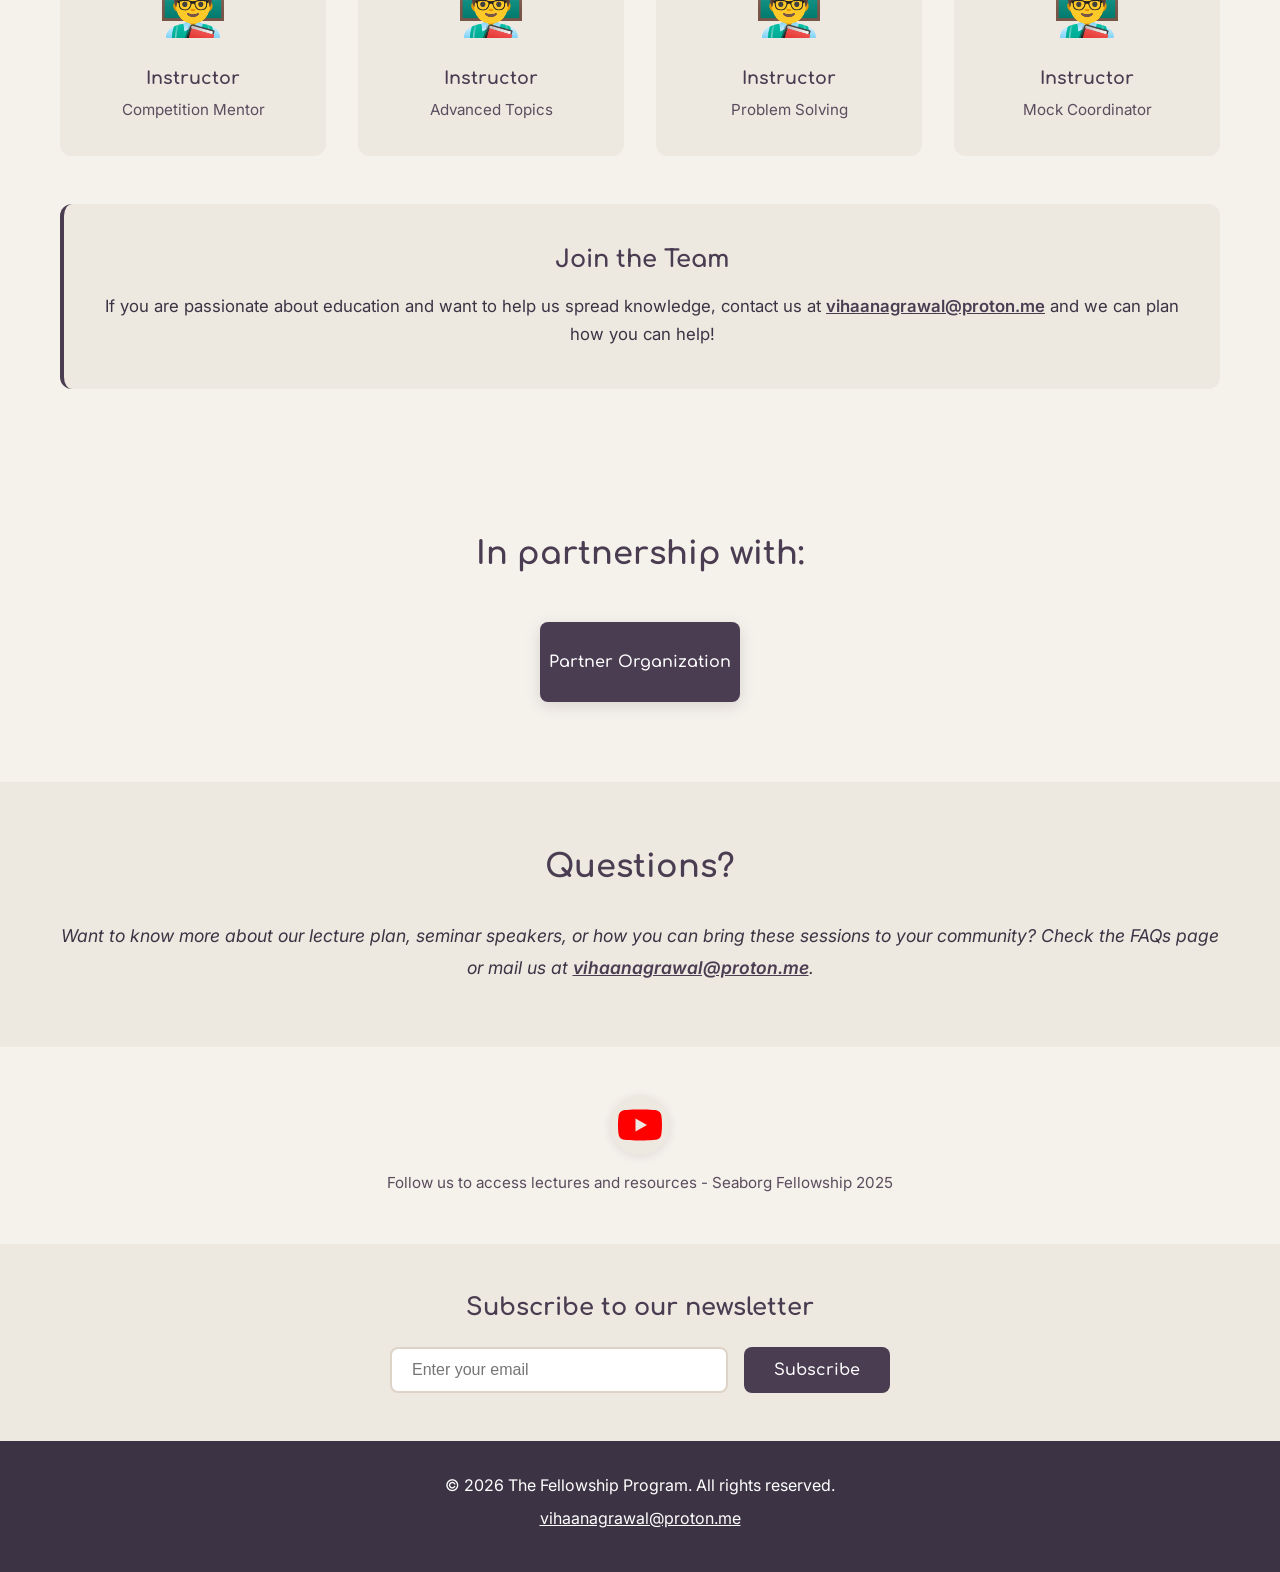
==== commit 97f81123: "Add cache-busting version parameter to CSS links" ====
--- a/index.html
+++ b/index.html
@@ -4,7 +4,7 @@
     <meta charset="UTF-8">
     <meta name="viewport" content="width=device-width, initial-scale=1.0">
     <title>The Seaborg Fellowship</title>
-    <link rel="stylesheet" href="styles.css">
+    <link rel="stylesheet" href="styles.css?v=2.0">
     <link rel="preconnect" href="https://fonts.googleapis.com">
     <link rel="preconnect" href="https://fonts.gstatic.com" crossorigin>
     <link href="https://fonts.googleapis.com/css2?family=Comfortaa:wght@300;400;500;600;700&family=Inter:wght@300;400;500;600&display=swap" rel="stylesheet">
--- a/styles.css
+++ b/styles.css
@@ -18,7 +18,7 @@
     --text-muted: #8b7a85;
     --border-color: #ddd4c7;
     --bg-secondary: #ede8e0;
-    --bg-tertiary: #e8e2d5;
+    --bg-tertiary: #ede8e0;
     --border-highlight: #c9bfb0;
 }
 
@@ -151,7 +151,7 @@
 .hero-image {
     width: 100%;
     height: 100%;
-    background: linear-gradient(135deg, var(--accent-color) 0%, var(--secondary-color) 100%);
+    background: radial-gradient(ellipse at top, var(--bg-secondary) 0%, var(--light-bg) 50%);
     position: relative;
     display: flex;
     align-items: center;
@@ -164,14 +164,18 @@
     left: 0;
     right: 0;
     bottom: 0;
-    background: rgba(0, 0, 0, 0.3);
+    background-image:
+        linear-gradient(rgba(74, 61, 82, 0.1) 1px, transparent 1px),
+        linear-gradient(90deg, rgba(74, 61, 82, 0.1) 1px, transparent 1px);
+    background-size: 60px 60px;
+    opacity: 0.3;
 }
 
 .hero-content {
     position: relative;
     z-index: 2;
     text-align: center;
-    color: var(--white);
+    color: var(--text-dark);
     padding: 0 20px;
     max-width: 900px;
     animation: fadeInUp 1s ease;
@@ -181,14 +185,14 @@
     font-size: 3.5rem;
     margin-bottom: 1.5rem;
     font-weight: 700;
-    text-shadow: 2px 2px 4px rgba(0, 0, 0, 0.3);
+    color: var(--text-dark);
 }
 
 .hero-subtitle {
     font-size: 1.4rem;
     font-weight: 400;
     line-height: 1.6;
-    text-shadow: 1px 1px 2px rgba(0, 0, 0, 0.3);
+    color: var(--text-light);
 }
 
 /* Notice Section */
@@ -228,8 +232,8 @@
 
 /* Mission Section */
 .mission-section {
-    background: linear-gradient(135deg, var(--dark-bg) 0%, var(--secondary-color) 100%);
-    color: var(--white);
+    background: var(--bg-tertiary);
+    color: var(--text-dark);
     padding: 5rem 0;
 }
 
@@ -238,17 +242,20 @@
     font-size: 2.5rem;
     margin-bottom: 2rem;
     text-align: left;
+    color: var(--primary-color);
 }
 
 .mission-text {
     font-size: 1.1rem;
     margin-bottom: 1.5rem;
     line-height: 1.8;
+    color: var(--text-dark);
 }
 
 .mission-highlight {
     font-size: 1.1rem;
     line-height: 1.8;
+    color: var(--text-dark);
 }
 
 .mission-highlight strong {
@@ -456,7 +463,7 @@
 .partner-placeholder {
     width: 200px;
     height: 80px;
-    background: linear-gradient(135deg, var(--accent-color) 0%, var(--secondary-color) 100%);
+    background: var(--primary-color);
     color: var(--white);
     display: flex;
     align-items: center;
@@ -464,13 +471,13 @@
     border-radius: 8px;
     font-family: 'Comfortaa', cursive;
     font-weight: 600;
-    box-shadow: 0 4px 15px rgba(60, 52, 68, 0.1);
+    box-shadow: 0 4px 15px rgba(60, 52, 68, 0.15);
 }
 
 /* Questions Section */
 .questions-section {
-    background: linear-gradient(135deg, var(--dark-bg) 0%, var(--secondary-color) 100%);
-    color: var(--white);
+    background: var(--bg-tertiary);
+    color: var(--text-dark);
     padding: 4rem 0;
     text-align: center;
 }
@@ -479,15 +486,17 @@
     font-size: 1.1rem;
     font-style: italic;
     line-height: 1.8;
+    color: var(--text-dark);
 }
 
 .questions-text a {
-    color: var(--white);
+    color: var(--primary-color);
     text-decoration: underline;
+    font-weight: 600;
 }
 
 .questions-text a:hover {
-    opacity: 0.9;
+    opacity: 0.8;
 }
 
 /* Social Section */
@@ -567,7 +576,7 @@
 
 .newsletter-button {
     padding: 12px 30px;
-    background: linear-gradient(135deg, var(--accent-color) 0%, var(--secondary-color) 100%);
+    background: var(--primary-color);
     color: var(--white);
     border: none;
     border-radius: 8px;
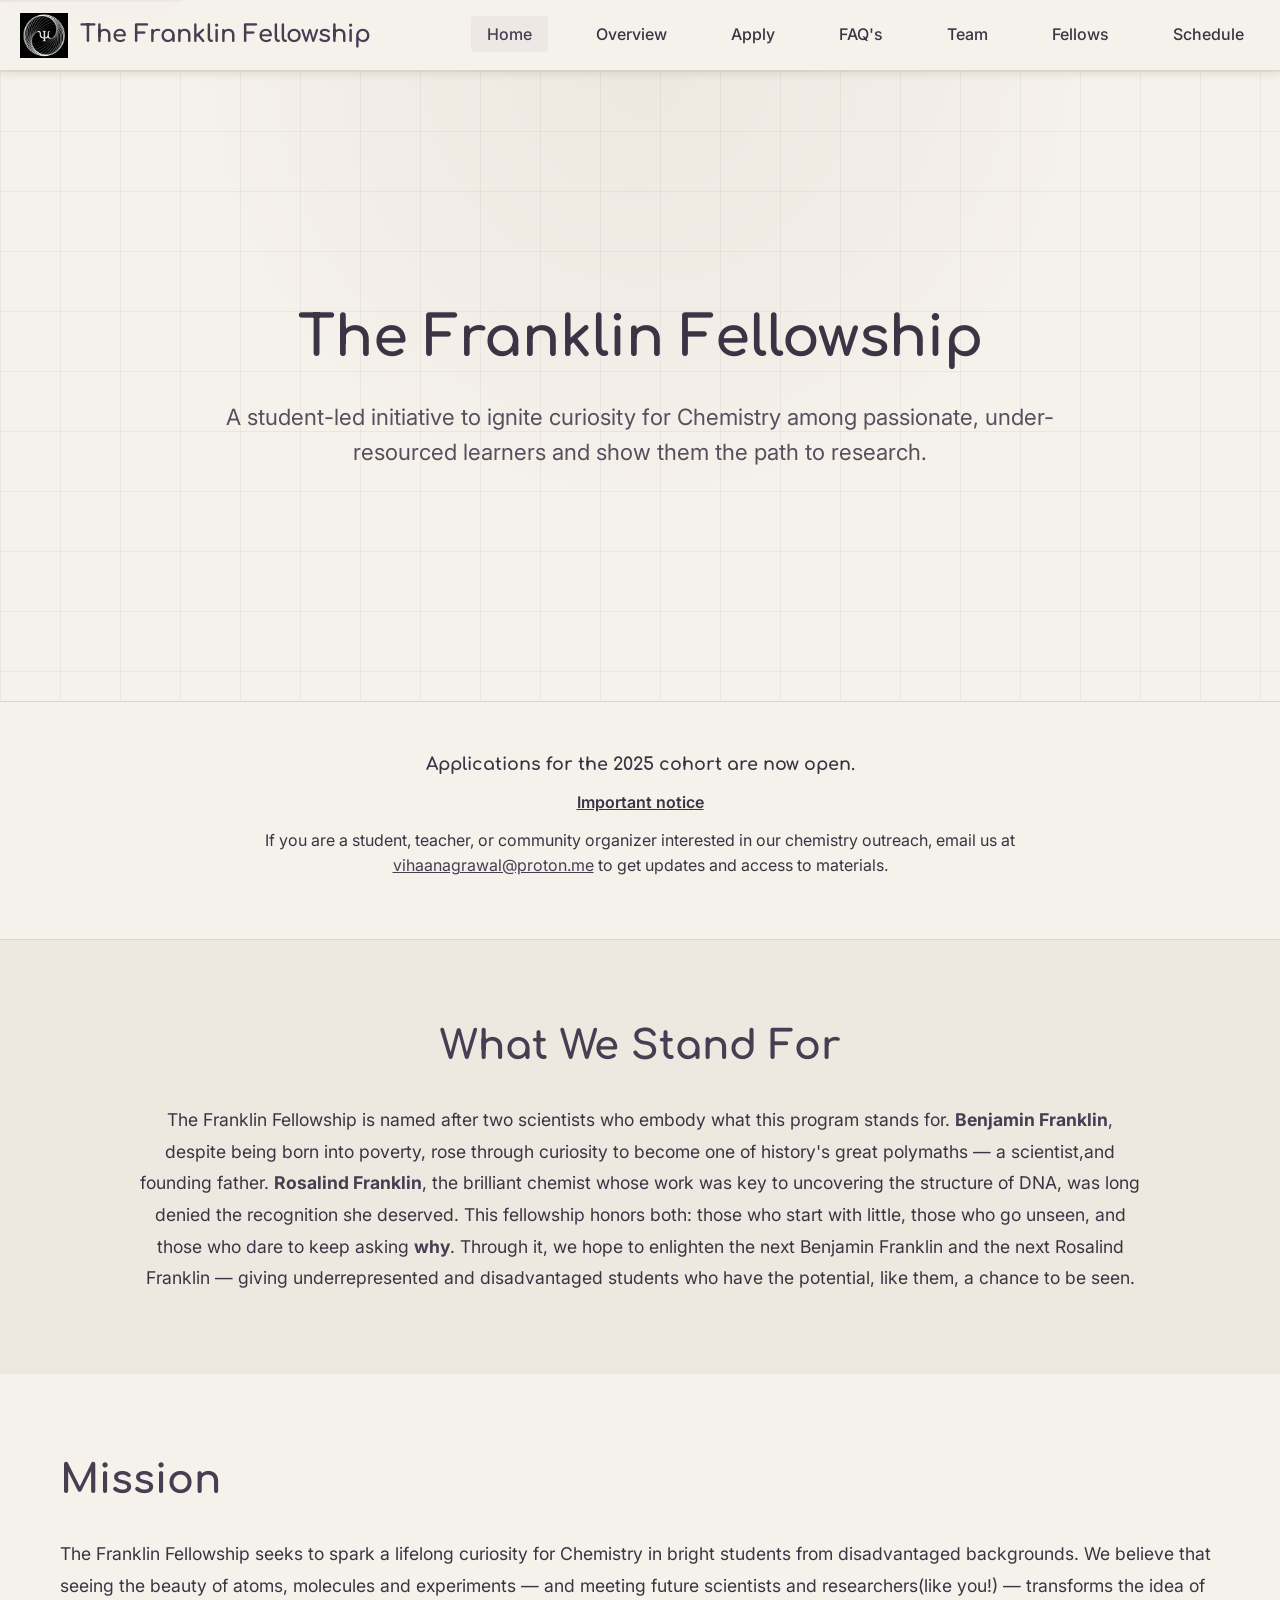
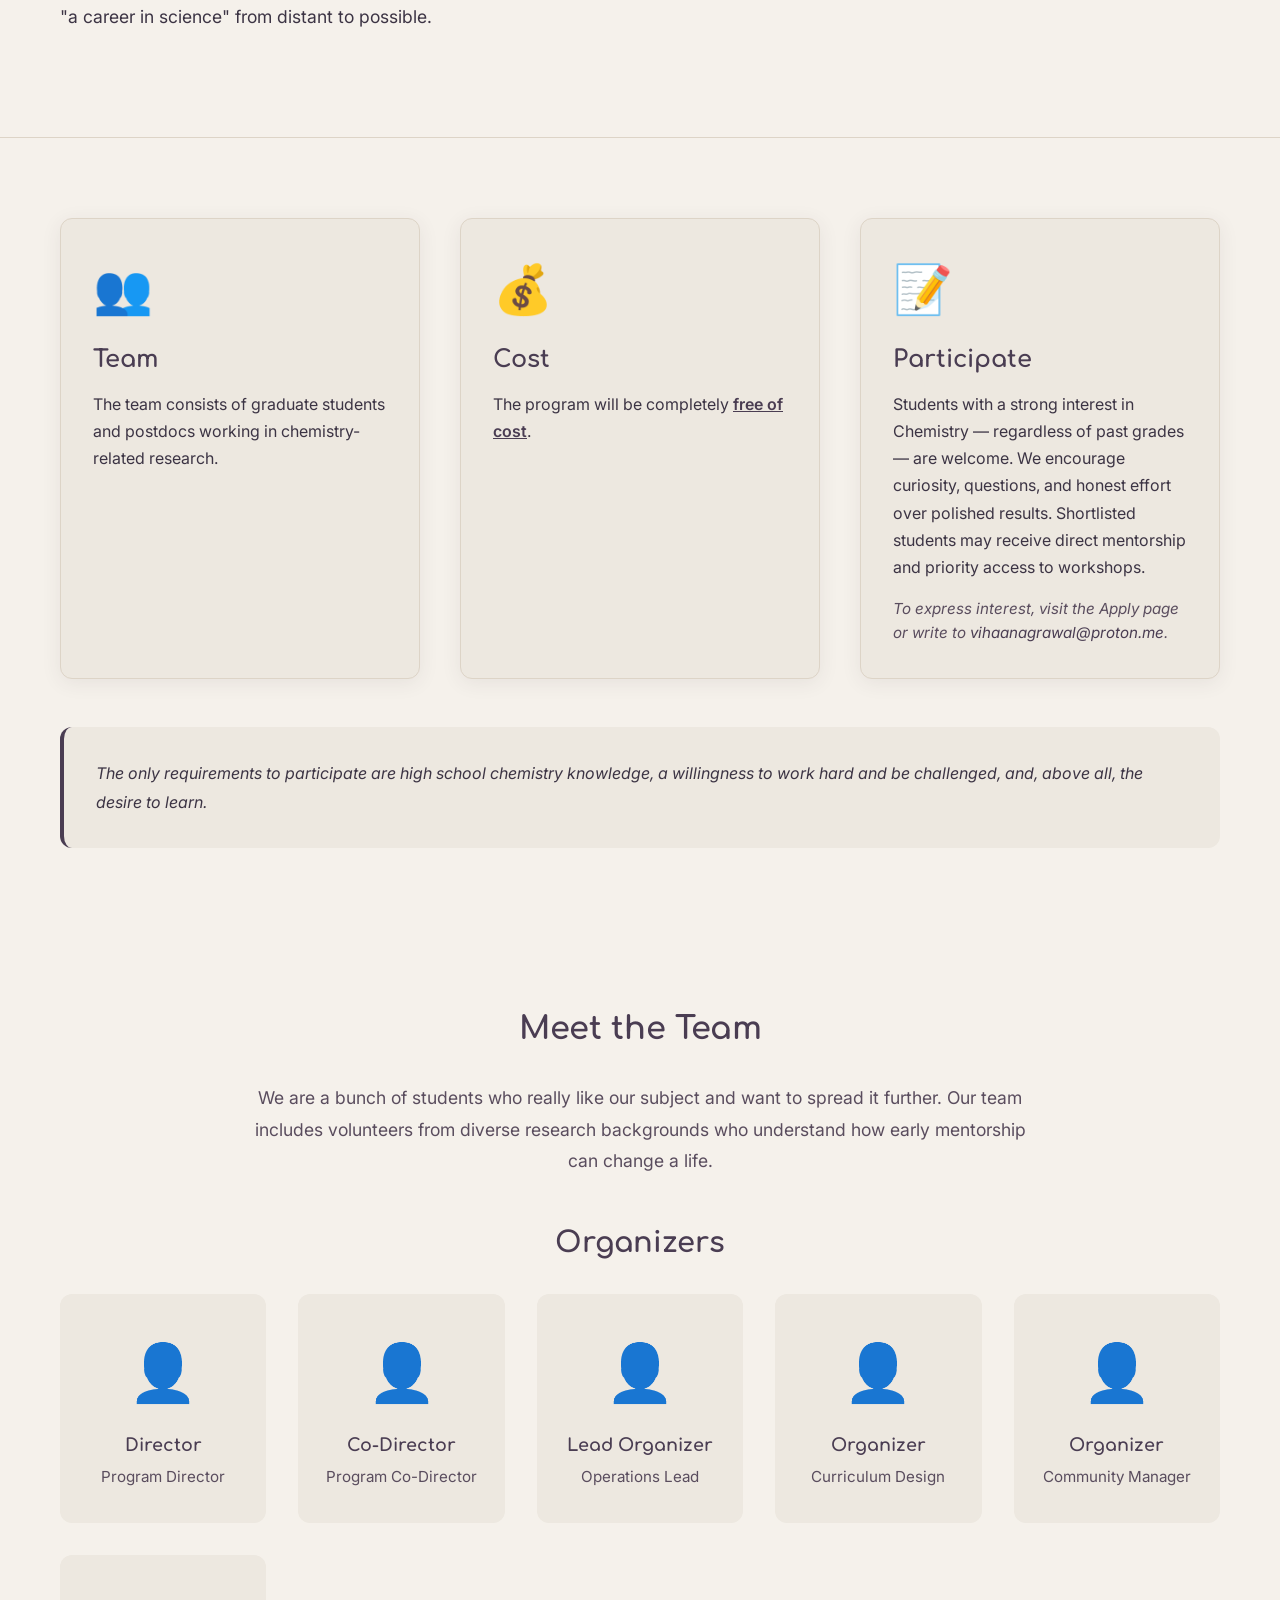
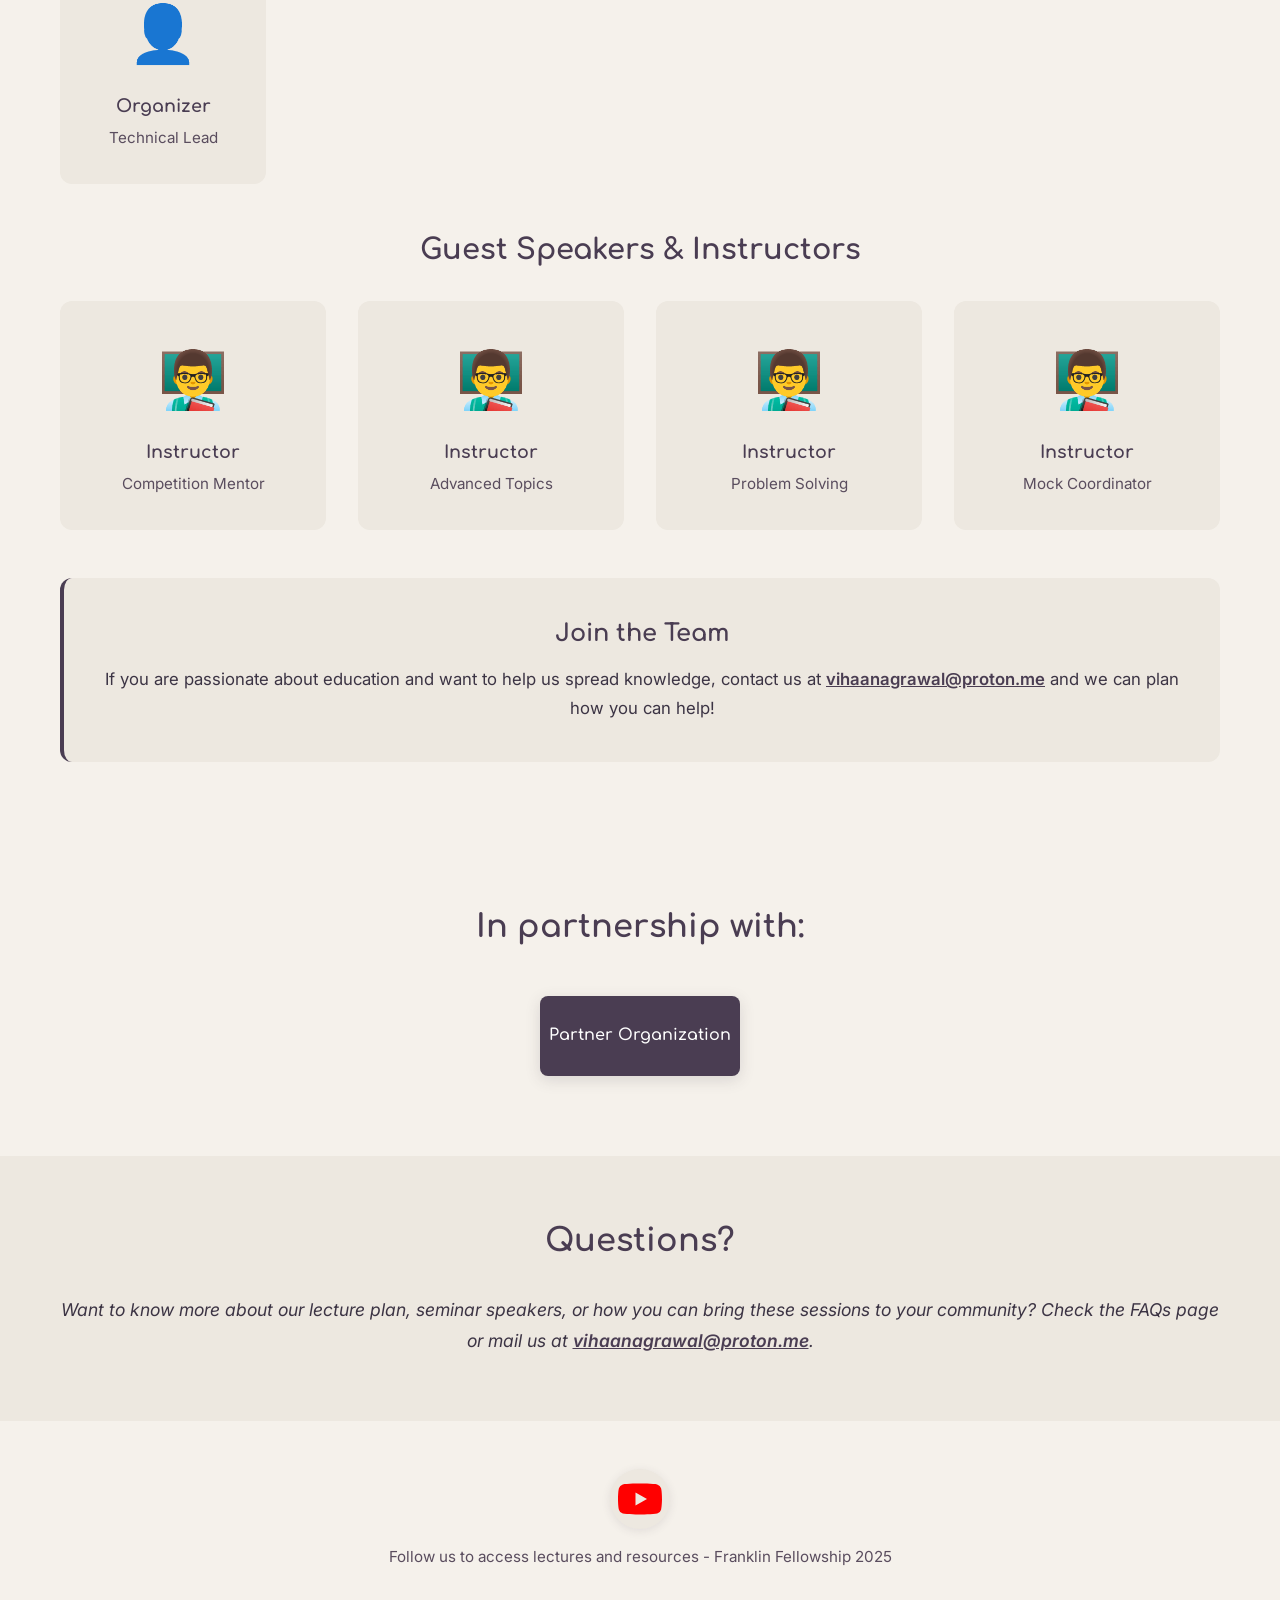
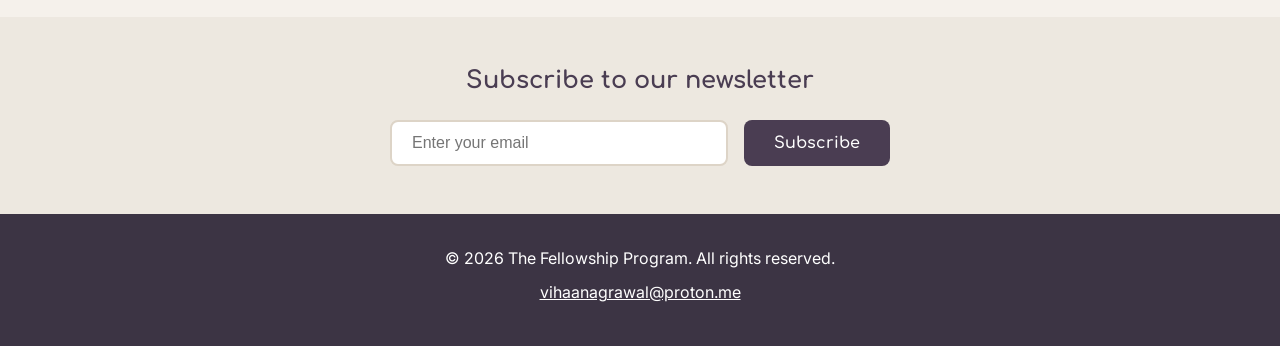
==== commit 5275d4ae: "Initial commit: Fellowship website with all pages, styles, and assets" ====
--- a/index.html
+++ b/index.html
@@ -3,7 +3,7 @@
 <head>
     <meta charset="UTF-8">
     <meta name="viewport" content="width=device-width, initial-scale=1.0">
-    <title>The Seaborg Fellowship</title>
+    <title>The Franklin Fellowship</title>
     <link rel="stylesheet" href="styles.css?v=2.0">
     <link rel="preconnect" href="https://fonts.googleapis.com">
     <link rel="preconnect" href="https://fonts.gstatic.com" crossorigin>
@@ -17,7 +17,10 @@
     <!-- Navigation -->
     <nav class="navbar" id="navigation">
         <div class="nav-container">
-            <div class="nav-brand">The Seaborg Fellowship</div>
+            <a href="index.html" class="nav-brand">
+                <img src="assets/logo.png" alt="Franklin Fellowship Logo" class="nav-logo">
+                <span>The Franklin Fellowship</span>
+            </a>
             <button class="nav-toggle" id="navToggle" aria-label="Toggle navigation">
                 <span></span>
                 <span></span>
@@ -30,7 +33,7 @@
                 <li><a href="faqs.html" class="nav-link">FAQ's</a></li>
                 <li><a href="team.html" class="nav-link">Team</a></li>
                 <li><a href="fellows.html" class="nav-link">Fellows</a></li>
-                <li><a href="resources.html" class="nav-link">Resources</a></li>
+                <li><a href="schedule.html" class="nav-link">Schedule</a></li>
             </ul>
         </div>
     </nav>
@@ -40,7 +43,7 @@
         <div class="hero-image">
             <div class="hero-overlay"></div>
             <div class="hero-content" id="main-content">
-                <h1 class="hero-title">The Seaborg Fellowship</h1>
+                <h1 class="hero-title">The Franklin Fellowship</h1>
                 <p class="hero-subtitle">A student-led initiative to ignite curiosity for Chemistry among passionate, under-resourced learners and show them the path to research.</p>
         </div>
     </section>
@@ -54,16 +57,24 @@
         </div>
     </section>
 
+    <!-- Naming Story Section -->
+    <section class="naming-section">
+        <div class="container">
+            <div class="naming-content">
+                <h2 class="naming-title">What We Stand For</h2>
+                <p class="naming-text">
+                    The Franklin Fellowship is named after two scientists who embody what this program stands for. <em>Benjamin Franklin</em>, despite being born into poverty, rose through curiosity to become one of history's great polymaths — a scientist,and founding father. <em>Rosalind Franklin</em>, the brilliant chemist whose work was key to uncovering the structure of DNA, was long denied the recognition she deserved. This fellowship honors both: those who start with little, those who go unseen, and those who dare to keep asking <em>why</em>. Through it, we hope to enlighten the next Benjamin Franklin and the next Rosalind Franklin — giving underrepresented and disadvantaged students who have the potential, like them, a chance to be seen.
+                </p>
+            </div>
+        </div>
+    </section>
+
     <!-- Mission Section -->
     <section id="overview" class="mission-section">
         <div class="container">
             <h2 class="section-title">Mission</h2>
             <p class="mission-text">
-                The Seaborg Fellowship seeks to spark a lifelong curiosity for Chemistry in bright students from low-income backgrounds. We believe that seeing the beauty of atoms, molecules and experiments — and meeting future scientists and researchers(like you!) — transforms the idea of “a career in science” from distant to possible.
-            </p>
-            </p>
-            <p class="mission-highlight">
-                <strong>We work to change lives</strong> by connecting passion with opportunity: by making advanced concepts accessible in vernacular languages, showcasing real student-led research, and building bridges to mentors and resources.
+                The Franklin Fellowship seeks to spark a lifelong curiosity for Chemistry in bright students from disadvantaged backgrounds. We believe that seeing the beauty of atoms, molecules and experiments — and meeting future scientists and researchers(like you!) — transforms the idea of "a career in science" from distant to possible.
             </p>
         </div>
     </section>
@@ -201,7 +212,7 @@
                     </svg>
                 </a>
             </div>
-            <p class="social-text">Follow us to access lectures and resources - Seaborg Fellowship 2025</p>
+            <p class="social-text">Follow us to access lectures and resources - Franklin Fellowship 2025</p>
         </div>
     </section>
 
@@ -219,7 +230,7 @@
     <!-- Footer -->
     <footer class="footer">
         <div class="container">
-            <p>© 2025 The Seaborg Fellowship. All rights reserved.</p>
+            <p>© 2025 The Franklin Fellowship. All rights reserved.</p>
             <p><a href="mailto:vihaanagrawal@proton.me">vihaanagrawal@proton.me</a></p>
         </div>
     </footer>
--- a/styles.css
+++ b/styles.css
@@ -94,10 +94,19 @@
 }
 
 .nav-brand {
+    display: flex;
+    align-items: center;
+    gap: 12px;
     font-family: 'Comfortaa', cursive;
     font-size: 1.5rem;
     font-weight: 700;
     color: var(--primary-color);
+    text-decoration: none;
+}
+
+.nav-logo {
+    height: 45px;
+    width: auto;
 }
 
 .nav-menu {
@@ -165,10 +174,10 @@
     right: 0;
     bottom: 0;
     background-image:
-        linear-gradient(rgba(74, 61, 82, 0.1) 1px, transparent 1px),
-        linear-gradient(90deg, rgba(74, 61, 82, 0.1) 1px, transparent 1px);
+        linear-gradient(rgba(74, 61, 82, 0.15) 1px, transparent 1px),
+        linear-gradient(90deg, rgba(74, 61, 82, 0.15) 1px, transparent 1px);
     background-size: 60px 60px;
-    opacity: 0.3;
+    opacity: 0.4;
 }
 
 .hero-content {
@@ -200,6 +209,7 @@
     background-color: var(--light-bg);
     padding: 3rem 0;
     text-align: center;
+    border-top: 1px solid var(--border-color);
 }
 
 .notice-section .container {
@@ -232,9 +242,10 @@
 
 /* Mission Section */
 .mission-section {
-    background: var(--bg-tertiary);
+    background: var(--light-bg);
     color: var(--text-dark);
     padding: 5rem 0;
+    border-bottom: 1px solid var(--border-color);
 }
 
 .section-title {
@@ -260,6 +271,41 @@
 
 .mission-highlight strong {
     font-weight: 700;
+}
+
+/* Naming Story Section */
+.naming-section {
+    padding: 5rem 0;
+    background-color: var(--bg-secondary);
+    border-top: 1px solid var(--border-color);
+}
+
+.naming-content {
+    max-width: 1000px;
+    margin: 0 auto;
+    text-align: center;
+}
+
+.naming-title {
+    font-family: 'Comfortaa', cursive;
+    font-size: 2.5rem;
+    color: var(--primary-color);
+    margin-bottom: 2rem;
+    font-weight: 700;
+}
+
+.naming-text {
+    font-size: 1.1rem;
+    line-height: 1.8;
+    color: var(--text-dark);
+    font-weight: 400;
+    text-align: center;
+}
+
+.naming-text em {
+    font-style: normal;
+    font-weight: 700;
+    color: var(--primary-color);
 }
 
 /* Info Cards Section */
@@ -917,62 +963,174 @@
     margin-bottom: 1rem;
 }
 
-/* Resources Page Styles */
-.resources-section {
+/* Schedule Page Styles */
+.schedule-section {
     padding: 5rem 0;
     background-color: var(--light-bg);
 }
 
-.resources-grid {
-    display: grid;
-    grid-template-columns: repeat(auto-fit, minmax(280px, 1fr));
-    gap: 2rem;
-    margin-top: 3rem;
-}
-
-.resource-card {
+.schedule-info {
     background: var(--bg-secondary);
-    padding: 2rem;
+    padding: 1.5rem 2rem;
+    border-radius: 8px;
+    margin: 2rem 0;
+    border-left: 4px solid var(--accent-color);
+}
+
+.schedule-info p {
+    margin: 0.5rem 0;
+    color: var(--text-dark);
+    font-size: 1rem;
+}
+
+.schedule-info strong {
+    color: var(--primary-color);
+    font-weight: 600;
+}
+
+.schedule-table-wrapper {
+    margin: 3rem 0;
+    overflow-x: auto;
+    background: var(--white);
     border-radius: 12px;
-    text-align: center;
-    transition: all 0.3s ease;
-    border: 2px solid transparent;
-}
-
-.resource-card:hover {
-    transform: translateY(-10px);
-    border-color: var(--primary-color);
-    box-shadow: 0 10px 30px rgba(60, 52, 68, 0.15);
-}
-
-.resource-icon {
-    font-size: 3rem;
-    margin-bottom: 1rem;
-}
-
-.resource-title {
-    font-family: 'Comfortaa', cursive;
-    font-size: 1.3rem;
-    color: var(--primary-color);
-    margin-bottom: 1rem;
-}
-
-.resource-description {
-    color: var(--text-light);
-    margin-bottom: 1.5rem;
+    box-shadow: 0 4px 20px rgba(60, 52, 68, 0.08);
+}
+
+.schedule-table {
+    width: 100%;
+    border-collapse: collapse;
+}
+
+.schedule-table thead {
+    background: var(--primary-color);
+    color: var(--white);
+}
+
+.schedule-table th {
+    padding: 1.25rem 1.5rem;
+    text-align: left;
+    font-family: 'Comfortaa', cursive;
+    font-weight: 600;
+    font-size: 1rem;
+}
+
+.schedule-table tbody tr {
+    border-bottom: 1px solid var(--border-color);
+    transition: background-color 0.2s ease;
+}
+
+.schedule-table tbody tr:hover {
+    background-color: var(--bg-secondary);
+}
+
+.schedule-table tbody tr:last-child {
+    border-bottom: none;
+}
+
+.schedule-table td {
+    padding: 1.5rem 1.5rem;
+    color: var(--text-dark);
     line-height: 1.6;
 }
 
-.resource-link {
+.schedule-table td:first-child {
+    font-weight: 600;
+    color: var(--primary-color);
+    white-space: nowrap;
+    width: 100px;
+}
+
+.schedule-table td:nth-child(2) {
+    width: 40%;
+}
+
+.schedule-table td:nth-child(3) {
+    width: 45%;
+    line-height: 1.8;
+}
+
+.schedule-table td strong {
+    color: var(--text-dark);
+    font-weight: 600;
+}
+
+.table-link {
+    color: var(--primary-color);
+    text-decoration: none;
+    font-weight: 500;
+    margin-left: 0.5rem;
+    transition: color 0.2s ease;
+}
+
+.table-link:hover {
+    color: var(--secondary-color);
+    text-decoration: underline;
+}
+
+.reading-link {
+    color: var(--primary-color);
+    text-decoration: none;
+    transition: color 0.2s ease;
+}
+
+.reading-link:hover {
+    text-decoration: underline;
+}
+
+.material-badge {
     display: inline-block;
-    color: var(--primary-color);
-    font-weight: 600;
-    text-decoration: none;
-    transition: all 0.3s ease;
-}
-
-.resource-link:hover {
-    transform: translateX(5px);
+    padding: 0.35rem 0.75rem;
+    background: var(--bg-secondary);
+    color: var(--primary-color);
+    border-radius: 6px;
+    font-size: 0.85rem;
+    font-weight: 500;
+    margin-right: 0.5rem;
+    margin-bottom: 0.5rem;
+    border: 1px solid var(--border-color);
+}
+
+.schedule-note {
+    background: var(--bg-tertiary);
+    padding: 1.5rem 2rem;
+    border-radius: 8px;
+    margin-top: 2rem;
+    border-left: 4px solid var(--primary-color);
+}
+
+.schedule-note p {
+    color: var(--text-dark);
+    line-height: 1.7;
+    margin: 0;
+}
+
+.schedule-note strong {
+    color: var(--primary-color);
+    font-weight: 600;
+}
+
+/* Responsive Schedule Table */
+@media (max-width: 768px) {
+    .schedule-table th,
+    .schedule-table td {
+        padding: 1rem;
+        font-size: 0.85rem;
+    }
+    
+    .schedule-table td:first-child {
+        width: 70px;
+        font-size: 0.8rem;
+    }
+    
+    .schedule-table td:nth-child(2),
+    .schedule-table td:nth-child(3) {
+        width: auto;
+    }
+    
+    .reading-link {
+        display: inline-block;
+        margin-bottom: 0.5rem;
+    }
 }
 
 /* Fellows Page Styles */
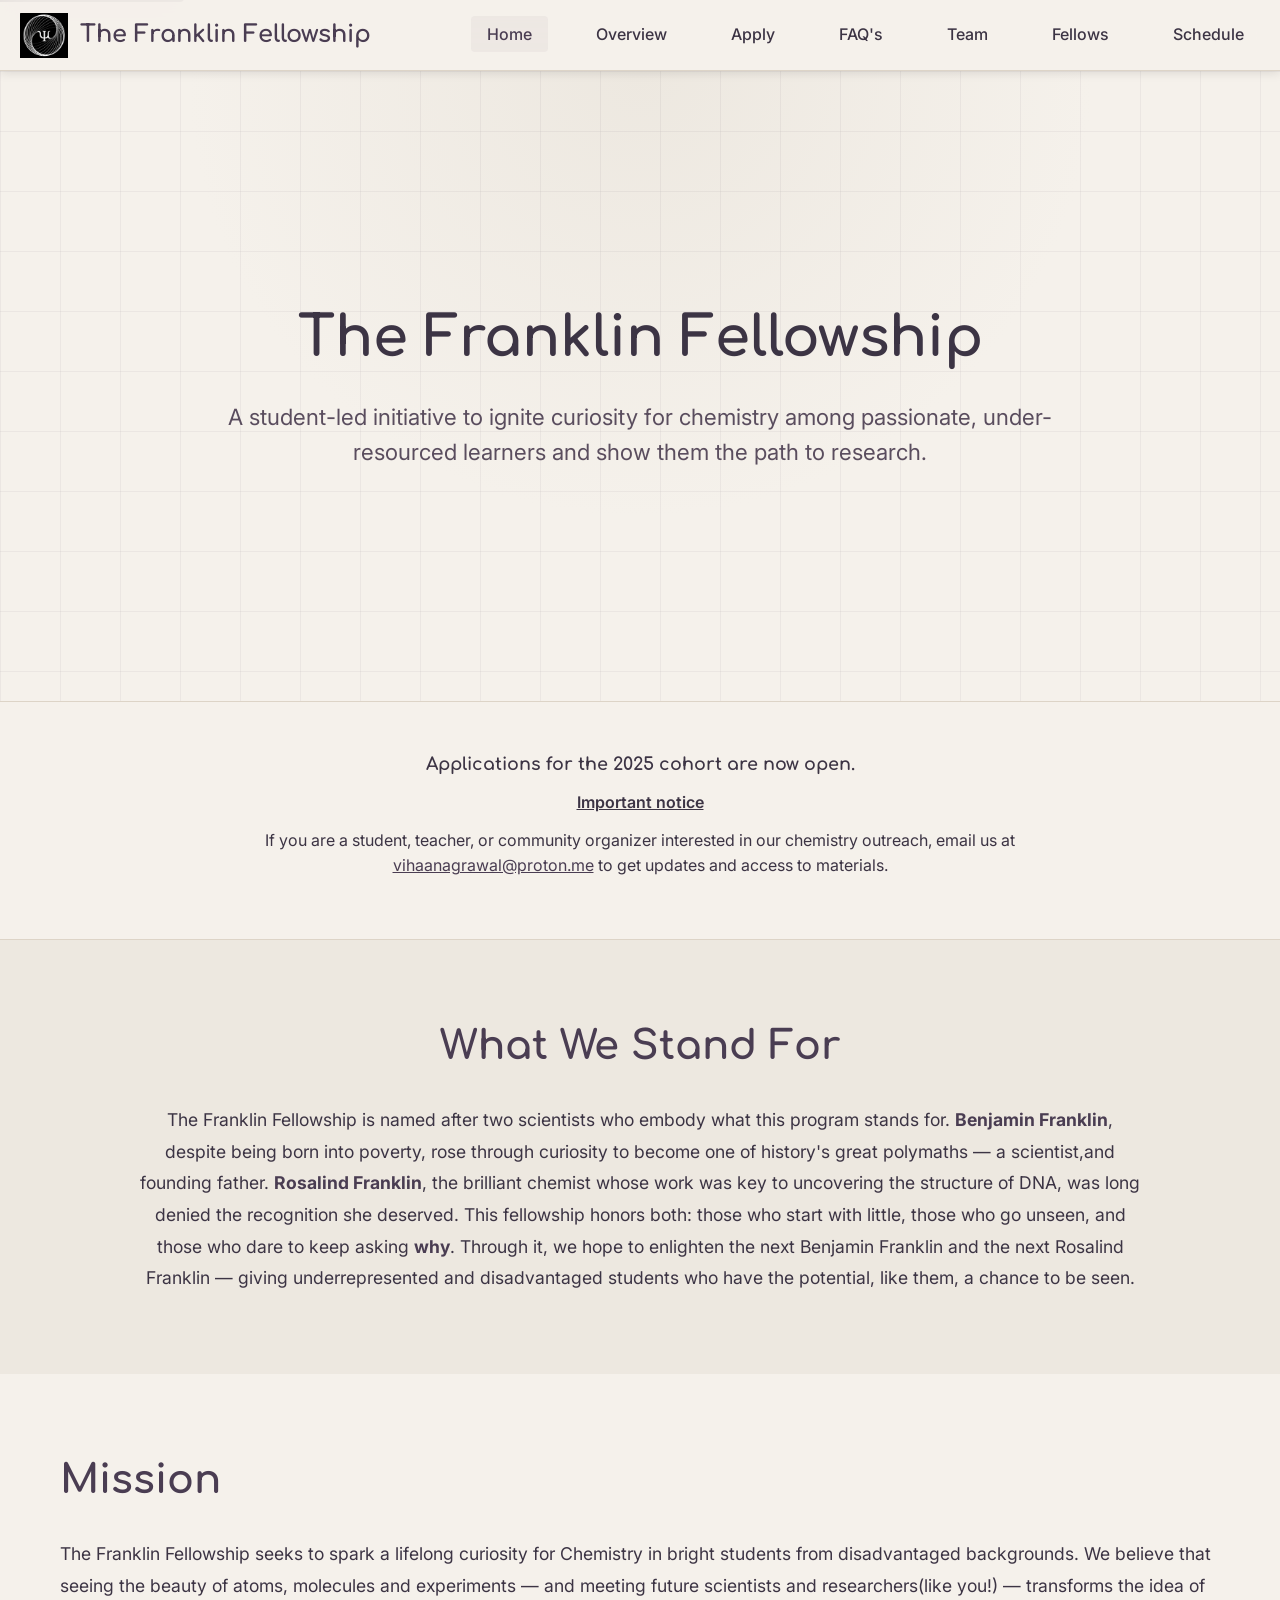
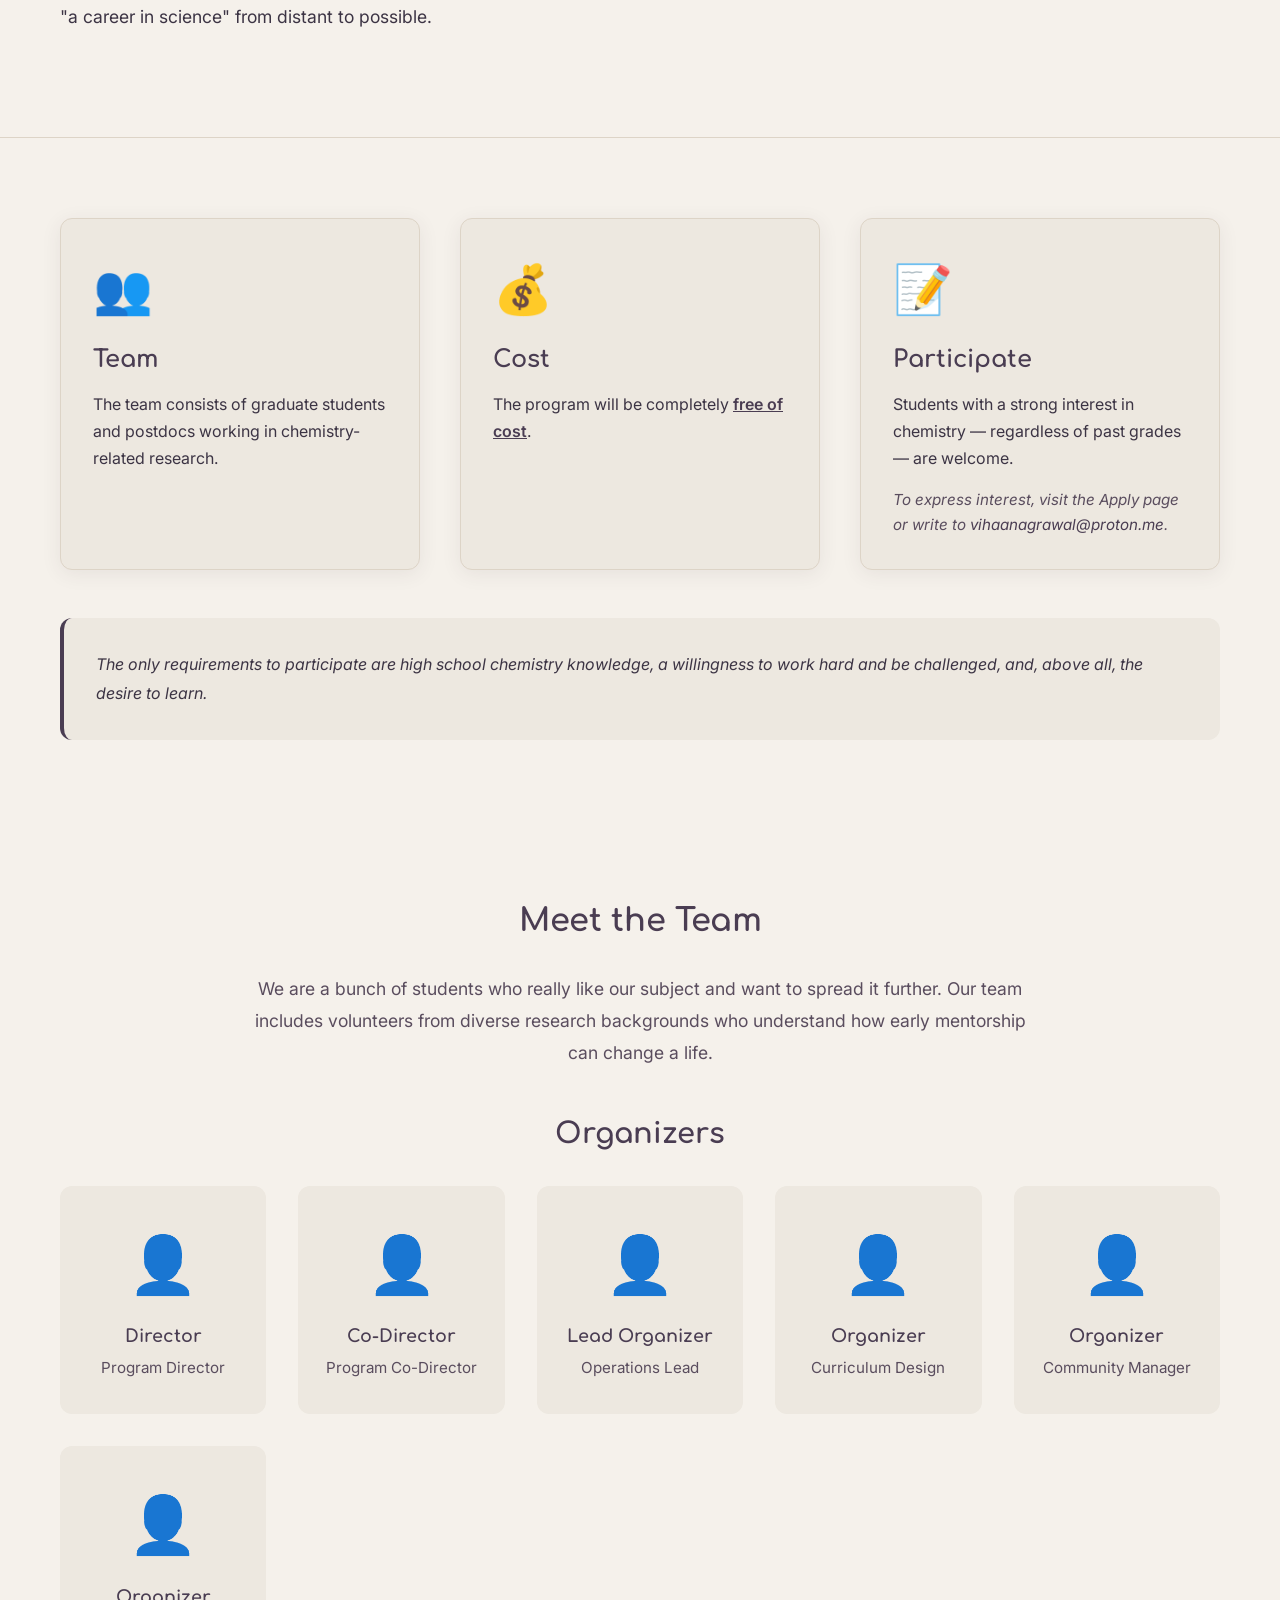
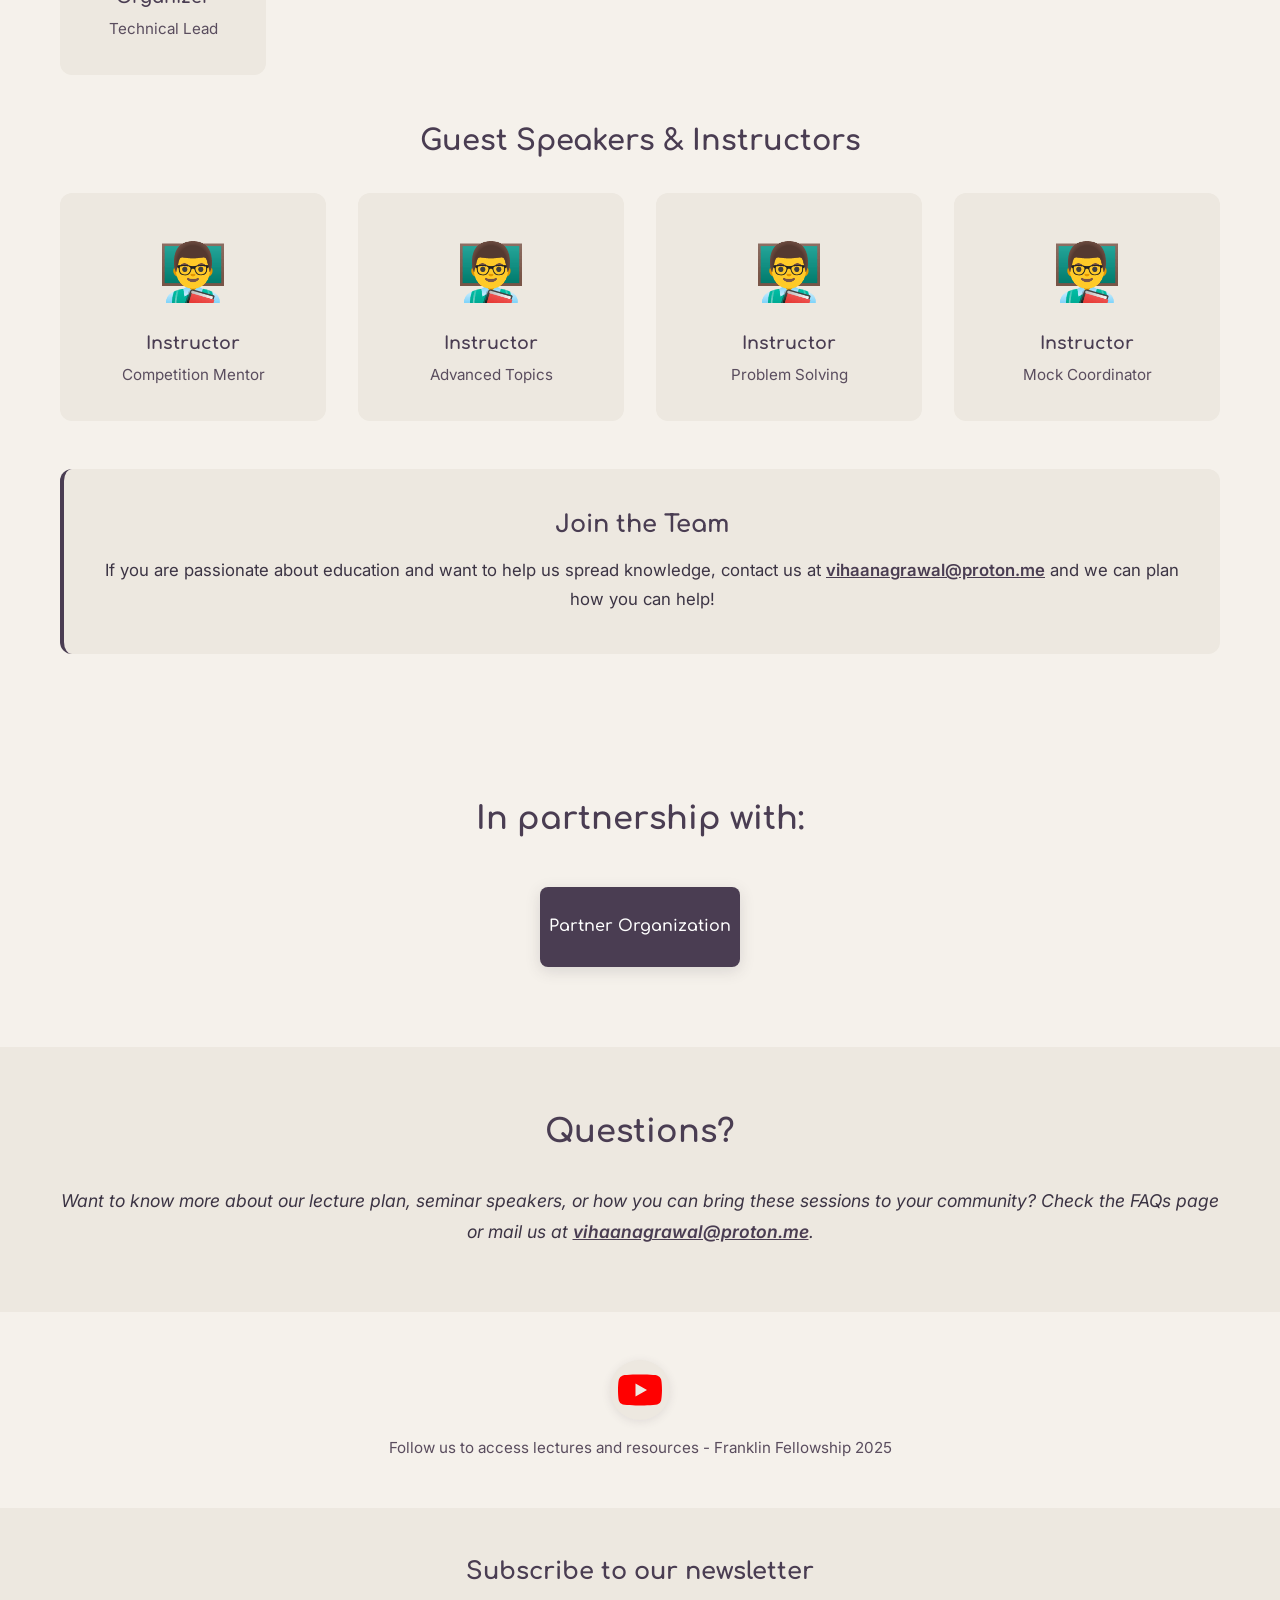
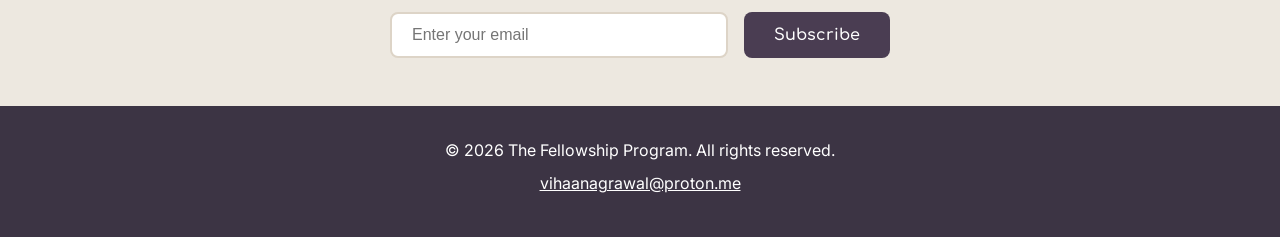
==== commit ec5fa0ab: "Update website content" ====
--- a/index.html
+++ b/index.html
@@ -44,7 +44,7 @@
             <div class="hero-overlay"></div>
             <div class="hero-content" id="main-content">
                 <h1 class="hero-title">The Franklin Fellowship</h1>
-                <p class="hero-subtitle">A student-led initiative to ignite curiosity for Chemistry among passionate, under-resourced learners and show them the path to research.</p>
+                <p class="hero-subtitle">A student-led initiative to ignite curiosity for chemistry among passionate, under-resourced learners and show them the path to research.</p>
         </div>
     </section>
 
@@ -98,7 +98,7 @@
                 <div class="info-card">
                     <div class="info-icon">📝</div>
                     <h3 class="info-title">Participate</h3>
-                    <p class="info-text">Students with a strong interest in Chemistry — regardless of past grades — are welcome. We encourage curiosity, questions, and honest effort over polished results. Shortlisted students may receive direct mentorship and priority access to workshops.</p>
+                    <p class="info-text">Students with a strong interest in chemistry — regardless of past grades — are welcome.</p>
                     <p class="info-text-small">To express interest, visit the Apply page or write to <a href="mailto:vihaanagrawal@proton.me">vihaanagrawal@proton.me</a>.
                 </div>
             </div>
